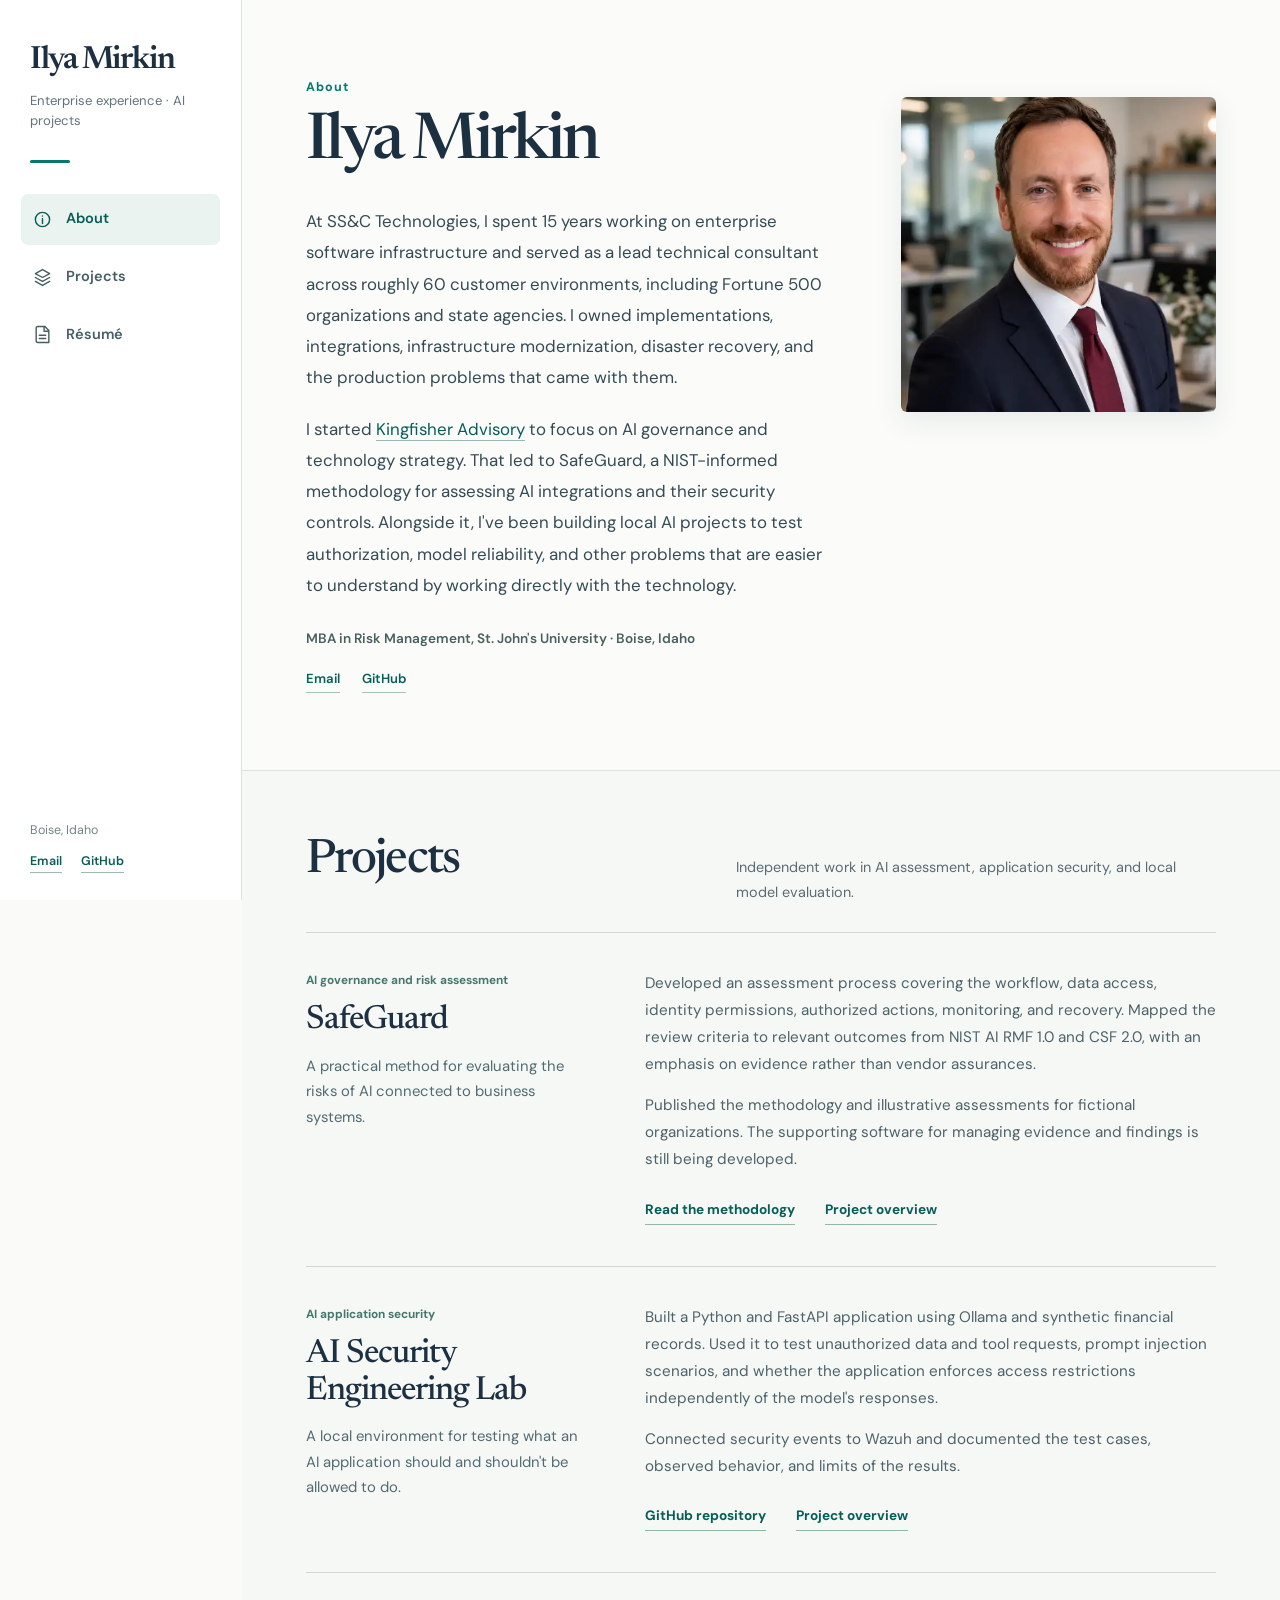
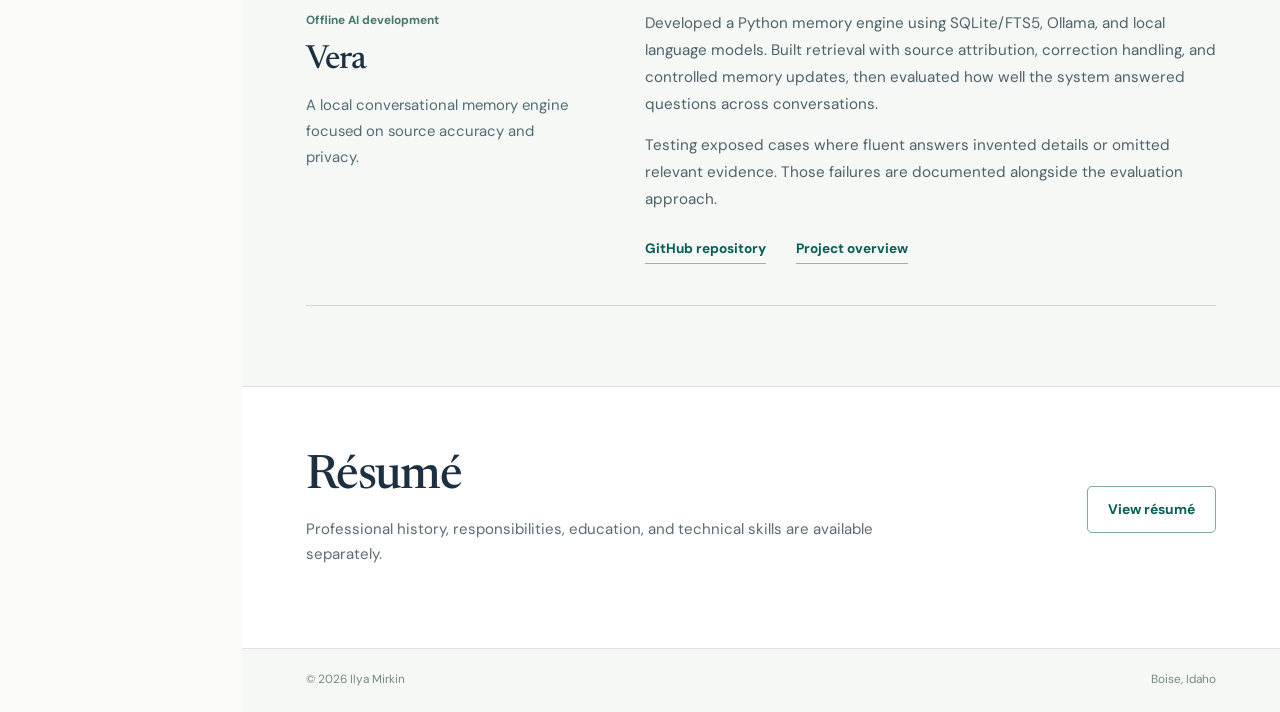
==== index.html @ 13cd0f30 "Tighten SS&C introduction in first person" ====
<!doctype html><html lang="en"><head><meta charset="utf-8"><meta name="viewport" content="width=device-width,initial-scale=1"><meta name="theme-color" content="#fafbf9"><title>Ilya Mirkin | Enterprise Technology and AI Governance</title><meta name="description" content="Ilya Mirkin, enterprise technology consultant and builder of independent AI governance, security, and local model projects."><link rel="canonical" href="https://ilyamir.com/"><link rel="icon" href="assets/favicon.svg" type="image/svg+xml"><link rel="stylesheet" href="assets/profile.css?v=portfolio-20261122d"><script src="assets/profile.js" defer></script></head><body class="profile-site profile-home-page"><a class="skip" href="#main">Skip to content</a><aside class="profile-sidebar" aria-label="Profile and navigation">
   <div class="profile-sidebar-top"><a class="profile-sidebar-name" href="#about">Ilya Mirkin</a><p class="profile-sidebar-subtitle">Enterprise experience · AI projects</p></div>
   <div class="profile-sidebar-rule" aria-hidden="true"></div>
   <nav id="profile-navigation" class="profile-nav" aria-label="Site navigation"><a href="#about"><svg viewBox="0 0 24 24" aria-hidden="true"><circle cx="12" cy="12" r="9"/><path d="M12 11v6M12 7.5h.01"/></svg><span>About</span></a><a href="#projects"><svg viewBox="0 0 24 24" aria-hidden="true"><path d="m12 2 9 5-9 5-9-5 9-5zM3 12l9 5 9-5M3 17l9 5 9-5"/></svg><span>Projects</span></a><a href="#resume"><svg viewBox="0 0 24 24" aria-hidden="true"><path d="M6 2h9l5 5v15H6a2 2 0 0 1-2-2V4a2 2 0 0 1 2-2zM14 2v6h6M8 13h8M8 17h8"/></svg><span>Résumé</span></a></nav>
   <div class="profile-sidebar-foot"><span>Boise, Idaho</span><div class="profile-sidebar-social"><a href="mailto:ilyamir.mail@gmail.com">Email</a><a href="https://github.com/blackbird-git" target="_blank" rel="noopener noreferrer">GitHub</a></div></div>
   <button class="profile-menu-toggle" type="button" aria-label="Toggle navigation" aria-expanded="false" aria-controls="profile-navigation"><svg viewBox="0 0 24 24" aria-hidden="true"><path d="M4 7h16M4 12h16M4 17h16"/></svg></button>
 </aside><main id="main" class="profile-home narrative-home">
  <section id="about" class="profile-intro showcase-about narrative-about" aria-labelledby="about-heading">
    <div class="profile-about-grid">
      <div class="profile-intro-content">
        <p class="profile-eyebrow">About</p>
        <h1 id="about-heading">Ilya Mirkin</h1>
        <p class="narrative-opening">At SS&amp;C Technologies, I spent 15 years working on enterprise software infrastructure and served as a lead technical consultant across roughly 60 customer environments, including Fortune 500 organizations and state agencies. I owned implementations, integrations, infrastructure modernization, disaster recovery, and the production problems that came with them.</p>
        <p class="narrative-opening">I started <a href="https://kingfisheridaho.com" target="_blank" rel="noopener noreferrer">Kingfisher Advisory</a> to focus on AI governance and technology strategy. That led to SafeGuard, a NIST-informed methodology for assessing AI integrations and their security controls. Alongside it, I've been building local AI projects to test authorization, model reliability, and other problems that are easier to understand by working directly with the technology.</p>
        <p class="narrative-qualification">MBA in Risk Management, St. John's University · Boise, Idaho</p>
        <div class="profile-intro-meta"><a href="mailto:ilyamir.mail@gmail.com">Email</a><a href="https://github.com/blackbird-git" target="_blank" rel="noopener noreferrer">GitHub</a></div>
      </div>
      <div class="profile-portrait-frame"><img class="profile-portrait-large" src="assets/ilya-profile-square.webp" width="560" height="560" alt="Ilya Mirkin in a navy suit and burgundy tie" decoding="async"><div class="profile-photo-accent" aria-hidden="true"></div></div>
    </div>
  </section>

  <section id="projects" class="profile-section narrative-projects" aria-labelledby="projects-heading">
    <div class="narrative-section-heading">
      <h2 id="projects-heading">Projects</h2>
      <p>Independent work in AI assessment, application security, and local model evaluation.</p>
    </div>
    <div class="narrative-project-list">
      <article class="narrative-project">
        <div class="narrative-project-heading">
          <span class="narrative-project-type">AI governance and risk assessment</span>
          <h3>SafeGuard</h3>
          <p>A practical method for evaluating the risks of AI connected to business systems.</p>
        </div>
        <div class="narrative-project-body">
          <p>Developed an assessment process covering the workflow, data access, identity permissions, authorized actions, monitoring, and recovery. Mapped the review criteria to relevant outcomes from NIST AI RMF 1.0 and CSF 2.0, with an emphasis on evidence rather than vendor assurances.</p>
          <p>Published the methodology and illustrative assessments for fictional organizations. The supporting software for managing evidence and findings is still being developed.</p>
          <div class="narrative-project-links">
            <a href="https://kingfisheridaho.com/safeguard/methodology" target="_blank" rel="noopener noreferrer">Read the methodology</a>
            <a href="work/safeguard.html">Project overview</a>
          </div>
        </div>
      </article>
      <article class="narrative-project">
        <div class="narrative-project-heading">
          <span class="narrative-project-type">AI application security</span>
          <h3>AI Security Engineering Lab</h3>
          <p>A local environment for testing what an AI application should and shouldn't be allowed to do.</p>
        </div>
        <div class="narrative-project-body">
          <p>Built a Python and FastAPI application using Ollama and synthetic financial records. Used it to test unauthorized data and tool requests, prompt injection scenarios, and whether the application enforces access restrictions independently of the model's responses.</p>
          <p>Connected security events to Wazuh and documented the test cases, observed behavior, and limits of the results.</p>
          <div class="narrative-project-links">
            <a href="https://github.com/blackbird-git/ai-security-engineering-lab" target="_blank" rel="noopener noreferrer">GitHub repository</a>
            <a href="work/ai-security.html">Project overview</a>
          </div>
        </div>
      </article>
      <article class="narrative-project">
        <div class="narrative-project-heading">
          <span class="narrative-project-type">Offline AI development</span>
          <h3>Vera</h3>
          <p>A local conversational memory engine focused on source accuracy and privacy.</p>
        </div>
        <div class="narrative-project-body">
          <p>Developed a Python memory engine using SQLite/FTS5, Ollama, and local language models. Built retrieval with source attribution, correction handling, and controlled memory updates, then evaluated how well the system answered questions across conversations.</p>
          <p>Testing exposed cases where fluent answers invented details or omitted relevant evidence. Those failures are documented alongside the evaluation approach.</p>
          <div class="narrative-project-links">
            <a href="https://github.com/blackbird-git/vera-memory-engine" target="_blank" rel="noopener noreferrer">GitHub repository</a>
            <a href="work/vera.html">Project overview</a>
          </div>
        </div>
      </article>
    </div>
  </section>

  <section id="resume" class="profile-section narrative-resume" aria-labelledby="resume-heading">
    <div class="narrative-resume-inner">
      <div><h2 id="resume-heading">Résumé</h2><p>Professional history, responsibilities, education, and technical skills are available separately.</p></div>
      <a class="narrative-resume-link" href="resume.html">View résumé</a>
    </div>
  </section>
  <footer class="profile-footer"><span>© <span data-year>2026</span> Ilya Mirkin</span><span>Boise, Idaho</span></footer>
</main></body></html>
---- assets/profile.css ----
@import url('https://fonts.googleapis.com/css2?family=DM+Sans:wght@400;500;600;700&family=Newsreader:opsz,wght@6..72,400;6..72,500;6..72,600&display=swap');
:root{--ink:#1d3041;--muted:#5b6b73;--teal:#07786e;--teal-dark:#065e56;--line:#dce4e1;--paper:#fafbf9;--pale:#f1f6f3;--sidebar-width:242px}
*{box-sizing:border-box}html{scroll-behavior:smooth;scroll-padding-top:32px}body{margin:0;background:var(--paper);color:var(--ink);font:400 16px/1.7 'DM Sans',Arial,sans-serif;-webkit-font-smoothing:antialiased}a{color:inherit;text-decoration:none}a:hover{color:var(--teal-dark)}a:focus-visible,button:focus-visible{outline:3px solid #d5a765;outline-offset:3px}p{margin:0;color:var(--muted)}h1,h2,h3{margin:0;line-height:1.15}h1,h2{font-family:Newsreader,Georgia,serif;font-weight:500;letter-spacing:-.035em}button{font:inherit}.skip{position:fixed;top:-65px;left:12px;z-index:160;padding:8px 13px;background:#fff;border:1px solid var(--teal);color:var(--ink)}.skip:focus{top:12px}
.profile-sidebar{position:fixed;left:0;top:0;bottom:0;width:var(--sidebar-width);display:flex;flex-direction:column;padding:43px 21px 27px;border-right:1px solid var(--line);background:#fff;z-index:100}.profile-sidebar-top{padding:0 9px}.profile-sidebar-name{display:block;font:600 2rem/1.1 Newsreader,Georgia,serif;letter-spacing:-.045em;color:var(--ink);margin-bottom:13px}.profile-sidebar-subtitle{font-size:.79rem;line-height:1.7;color:#61737a}.profile-sidebar-rule{width:40px;height:3px;background:var(--teal);border-radius:5px;margin:30px 9px 31px}.profile-nav{display:flex;flex-direction:column;gap:7px}.profile-nav a{display:flex;align-items:center;gap:14px;padding:13px 12px;border-radius:7px;font-weight:600;font-size:.91rem;color:#465e65}.profile-nav a:hover,.profile-nav a[aria-current='location']{background:#eaf3ef;color:var(--teal-dark)}.profile-nav svg{width:19px;height:19px;stroke:currentColor;stroke-width:1.8;fill:none;stroke-linecap:round;stroke-linejoin:round;flex-shrink:0}.profile-sidebar-foot{margin-top:auto;padding:0 9px;color:#748682;font-size:.78rem}.profile-sidebar-social{display:flex;gap:19px;margin-top:10px}.profile-sidebar-social a{color:var(--teal-dark);font-weight:600;border-bottom:1px solid #9dbab2}.profile-menu-toggle{display:none}
.profile-home,.profile-detail-main,.profile-resume-main{margin-left:var(--sidebar-width);min-width:0}.profile-home>section,.profile-footer{padding-left:clamp(32px,5vw,80px);padding-right:clamp(32px,5vw,80px)}.profile-intro{padding-top:clamp(56px,7vw,98px);padding-bottom:clamp(62px,7vw,102px);background:linear-gradient(130deg,#fafbf9 55%,#f1f6f3 100%)}.profile-about-grid{display:grid;grid-template-columns:minmax(0,1fr) minmax(240px,330px);align-items:center;gap:clamp(35px,4.5vw,72px);max-width:1190px;margin:auto}.profile-eyebrow{color:var(--teal);font-size:.78rem;font-weight:700;letter-spacing:.08em;margin:0 0 20px}.profile-intro h1{font-size:clamp(2.65rem,4.15vw,4.65rem);max-width:780px;line-height:1.09}.profile-intro h1 span{color:var(--teal-dark)}.profile-lead{font-size:clamp(1.04rem,1.5vw,1.18rem);line-height:1.65;color:#344b55;margin-top:23px;max-width:640px}.profile-description{font-size:.94rem;line-height:1.78;margin-top:15px;max-width:610px}.profile-intro-meta{display:flex;align-items:center;gap:12px 22px;flex-wrap:wrap;font-size:.82rem;font-weight:600;margin-top:29px;color:#526c70}.profile-intro-meta a{color:var(--teal-dark);border-bottom:1px solid #a3c7bb;padding-bottom:2px}.profile-portrait-frame{width:100%;max-width:330px;aspect-ratio:1;position:relative;justify-self:end}.profile-portrait-large{width:100%;height:100%;object-fit:cover;border-radius:13px;display:block;box-shadow:0 13px 34px rgba(24,54,60,.12)}.profile-photo-accent{position:absolute;inset:auto -10px -10px 12px;height:5px;border-radius:2px;background:#66aaa1;z-index:-1}
.profile-section{padding-top:58px;padding-bottom:69px;border-top:1px solid var(--line);scroll-margin-top:32px}.profile-section-heading{display:flex;align-items:baseline;gap:20px 45px;justify-content:space-between;margin-bottom:30px}.profile-section h2{font-size:clamp(2.3rem,3.25vw,3.25rem)}.profile-section-heading>p{max-width:480px;font-size:.87rem;line-height:1.65}.profile-experience-list{border-top:1px solid var(--line)}.profile-experience-item{display:grid;grid-template-columns:minmax(210px,.57fr) minmax(0,1.43fr);gap:25px;border-bottom:1px solid var(--line);padding:24px 0 26px}.profile-date{color:var(--teal);font-size:.78rem;font-weight:700;display:block;margin-bottom:8px}.profile-experience-title h3{font:500 1.7rem/1.16 Newsreader,Georgia,serif}.profile-experience-title p{font-size:.79rem;margin-top:7px;line-height:1.5}.profile-experience-detail>p{font-size:.91rem;line-height:1.76;max-width:720px}.profile-achievements{display:flex;gap:8px;flex-wrap:wrap;margin-top:19px}.profile-achievements span{font-size:.74rem;font-weight:600;padding:7px 12px;background:#edf3f0;color:#33665f;border:1px solid #d7e4df;border-radius:5px}
.profile-project-section{background:#f3f7f5}.profile-project-grid{display:grid;grid-template-columns:repeat(3,minmax(0,1fr));gap:17px}.profile-project{display:flex;flex-direction:column;min-width:0;min-height:265px;border-radius:11px;background:#fff;padding:25px 22px 23px;border:1px solid #d6e1da;transition:border .15s,box-shadow .15s,transform .15s}.profile-project:hover{border-color:#9cc5b8;box-shadow:0 13px 25px rgba(22,62,54,.06);transform:translateY(-2px)}.profile-project-symbol{display:flex;align-items:center;justify-content:center;width:42px;height:42px;border-radius:10px;background:#eaf3ef;color:var(--teal-dark);margin-bottom:18px}.profile-project-symbol svg{width:25px;height:25px;fill:none;stroke:currentColor;stroke-width:1.6;stroke-linecap:round;stroke-linejoin:round}.profile-project h3{font:500 clamp(1.55rem,2.15vw,1.95rem)/1.16 Newsreader,Georgia,serif;margin-bottom:11px}.profile-project p{font-size:.83rem;line-height:1.69;margin-bottom:22px}.profile-project-link{font-size:.82rem;font-weight:700;color:var(--teal-dark);border-bottom:1px solid #9bbab0;align-self:flex-start;margin-top:auto;padding-bottom:3px}
.profile-resume-cta{background:#fff}.profile-resume-layout{display:flex;align-items:center;justify-content:space-between;gap:30px}.profile-resume-layout>div:first-child{max-width:650px}.profile-resume-layout h2{margin-bottom:12px}.profile-resume-layout p{font-size:.9rem;margin-top:7px}.profile-education-line{font-size:.82rem!important;margin-top:14px!important}.profile-education-line strong{color:#334b52}.profile-resume-actions{display:flex;flex-direction:column;align-items:center;gap:9px;flex-shrink:0}.profile-primary-link{display:inline-flex;align-items:center;justify-content:center;background:var(--teal-dark);color:#fff;padding:12px 24px;border-radius:6px;font-size:.87rem;font-weight:700}.profile-primary-link:hover{background:#064e48;color:#fff}.profile-resume-actions small{color:#778883;font-size:.73rem}
.profile-footer{display:flex;justify-content:space-between;gap:18px;padding-top:20px;padding-bottom:23px;background:#f6f8f6;border-top:1px solid var(--line);color:#778983;font-size:.74rem}
/* Compact standalone project pages */
.profile-detail-main{padding:62px clamp(30px,6vw,95px) 0}.profile-detail-main>.detail-header,.profile-detail-main>.detail-facts,.profile-detail-main>section,.profile-detail-main>.detail-links{max-width:1060px;margin-left:auto;margin-right:auto}.detail-back{display:inline-block;color:var(--teal-dark);font-size:.81rem;font-weight:700;border-bottom:1px solid #9bbdb5;margin-bottom:39px}.detail-type{display:block;color:var(--teal);font-size:.77rem;font-weight:700;letter-spacing:.08em;margin-bottom:11px}.detail-header h1{font-size:clamp(3.2rem,5.5vw,5.6rem)}.detail-header>p{font-size:clamp(1.05rem,1.5vw,1.24rem);max-width:790px;color:#425965;line-height:1.66;margin-top:19px}.detail-facts{display:grid;grid-template-columns:repeat(3,minmax(0,1fr));gap:15px;margin-top:48px}.detail-fact{border:1px solid var(--line);background:#fff;border-radius:9px;padding:24px 21px}.detail-fact h2{font:600 1.5rem/1.15 Newsreader,Georgia,serif;margin-bottom:14px}.detail-fact p{font-size:.88rem;line-height:1.73}.detail-approach{margin-top:64px}.detail-approach h2,.detail-status h2{font-size:2.2rem;margin-bottom:23px}.detail-approach ol{list-style:none;padding:0;margin:0;border-top:1px solid var(--line)}.detail-approach li{padding:18px 0;border-bottom:1px solid var(--line);display:grid;grid-template-columns:210px minmax(0,1fr);gap:25px}.detail-approach strong{font-size:.93rem;color:#273d46}.detail-approach li span{font-size:.87rem;color:var(--muted);line-height:1.7}.detail-status{margin-top:55px;padding-top:0}.detail-status p{max-width:780px;font-size:.88rem;line-height:1.8}.detail-links{display:flex;gap:13px 24px;flex-wrap:wrap;padding:25px 0 75px;margin-top:30px;border-top:1px solid var(--line)}.detail-links a{color:var(--teal-dark);font-size:.85rem;font-weight:700;border-bottom:1px solid #9ebeb3;padding-bottom:3px}.profile-detail-main>.profile-footer{margin-left:calc(-1 * clamp(30px,6vw,95px));margin-right:calc(-1 * clamp(30px,6vw,95px))}
/* Printable résumé */
.profile-resume-main{max-width:unset;padding:62px clamp(28px,6vw,80px) 75px}.resume-page{max-width:970px;margin:0 auto;background:#fff;border:1px solid var(--line);border-radius:10px;padding:43px 48px 32px;box-shadow:0 12px 32px rgba(25,49,54,.04)}.resume-top{display:flex;align-items:start;justify-content:space-between;gap:22px 35px;padding-bottom:23px;border-bottom:2px solid var(--ink)}.resume-top h1{font-size:3.2rem}.resume-top p{color:#36525c;margin-top:6px;font-size:.9rem}.resume-contact{text-align:right;font-size:.78rem;line-height:1.8}.resume-contact a{color:var(--teal-dark)}.resume-actions{display:flex;gap:21px;align-items:center;flex-wrap:wrap;padding:19px 0}.resume-actions button{background:var(--teal-dark);color:#fff;border:0;border-radius:5px;padding:9px 16px;cursor:pointer;font-size:.83rem;font-weight:650}.resume-actions a{color:var(--teal-dark);font-size:.84rem;font-weight:650}.resume-section{border-top:1px solid var(--line);padding:23px 0 10px}.resume-section h2{font-size:1.65rem;margin-bottom:16px}.resume-section p,.resume-section li{font-size:.85rem;line-height:1.7;color:#4f636a}.resume-section p{margin-bottom:12px}.resume-section ul{padding:0 0 0 19px;margin:8px 0 0}.resume-section li{padding-left:3px;margin-bottom:4px}.resume-item{margin-bottom:20px}.resume-item>div:first-child{display:flex;justify-content:space-between;gap:14px;align-items:baseline}.resume-item h3{font-size:.99rem}.resume-item h3 span{font-weight:400;color:#60727b;font-size:.85rem}.resume-date{font-size:.77rem;white-space:nowrap;color:#65777a}.resume-note{font-size:.77rem;line-height:1.65;margin-top:16px}.resume-section a{color:var(--teal-dark);border-bottom:1px solid #aac5ba}
@media(max-width:1120px){.profile-about-grid{grid-template-columns:minmax(0,1fr) 280px}.profile-project{padding:22px 17px}.profile-experience-item{grid-template-columns:210px 1fr}}
@media(max-width:930px){.profile-about-grid{grid-template-columns:minmax(0,1fr) 240px;gap:26px}.profile-intro h1{font-size:2.8rem}.profile-project-grid{gap:10px}.profile-project{padding:19px 15px}.profile-project h3{font-size:1.5rem}.profile-experience-item{grid-template-columns:180px 1fr;gap:20px}}
@media(max-width:940px){html{scroll-padding-top:80px}.profile-sidebar{position:sticky;top:0;bottom:auto;left:0;width:100%;height:72px;padding:9px 19px;flex-direction:row;align-items:center;justify-content:space-between;border-right:0;border-bottom:1px solid var(--line);box-shadow:0 3px 15px rgba(20,48,50,.05)}.profile-sidebar-top{padding:0}.profile-sidebar-name{font:600 1.5rem/1.08 Newsreader,Georgia,serif;margin:0}.profile-sidebar-subtitle,.profile-sidebar-rule,.profile-sidebar-foot{display:none}.profile-menu-toggle{display:flex;align-items:center;justify-content:center;width:43px;height:43px;background:#fff;border:1px solid var(--line);border-radius:6px;color:var(--ink);cursor:pointer}.profile-menu-toggle svg{stroke:currentColor;stroke-width:1.8;stroke-linecap:round;width:23px;height:23px}.profile-nav{display:none;position:absolute;top:72px;left:0;right:0;background:#fff;padding:12px 19px 18px;border-bottom:1px solid var(--line);box-shadow:0 14px 20px rgba(20,50,52,.08)}.profile-nav.open{display:flex}.profile-home,.profile-detail-main,.profile-resume-main{margin-left:0}.profile-about-grid{grid-template-columns:minmax(0,1fr) minmax(220px,300px)}.profile-home>section,.profile-footer{padding-left:clamp(20px,5vw,45px);padding-right:clamp(20px,5vw,45px)}.profile-intro{padding-top:50px}.profile-intro h1{font-size:clamp(2.5rem,6vw,3.6rem)}.profile-section{scroll-margin-top:78px}.profile-detail-main{padding-top:45px}}
@media(max-width:650px){.profile-about-grid{display:flex;flex-direction:column;align-items:start;gap:34px}.profile-portrait-frame{width:min(100%,330px);align-self:start}.profile-intro{padding-top:30px;padding-bottom:51px}.profile-intro h1{font-size:clamp(2.5rem,10vw,3.5rem)}.profile-intro-meta{margin-top:22px}.profile-section{padding-top:41px;padding-bottom:50px}.profile-section-heading{display:block}.profile-section-heading>p{margin-top:10px}.profile-experience-item{display:block}.profile-experience-title{margin-bottom:14px}.profile-project-grid{grid-template-columns:1fr;gap:13px}.profile-project{min-height:0;padding:23px 21px}.profile-project h3{font-size:1.85rem}.profile-resume-layout{align-items:start;flex-direction:column}.profile-resume-actions{align-items:start}.detail-facts{grid-template-columns:1fr;margin-top:34px}.detail-fact{padding:21px}.detail-approach{margin-top:39px}.detail-approach li{display:block}.detail-approach strong{display:block;margin-bottom:7px}.detail-status{margin-top:34px}.profile-resume-main{padding:21px 16px 35px}.resume-page{padding:23px 20px}.resume-top{display:block}.resume-contact{text-align:left;margin-top:15px}.resume-item>div:first-child{display:block}.resume-date{display:block;margin-top:4px}.profile-footer{flex-wrap:wrap}}
@media(prefers-reduced-motion:reduce){html{scroll-behavior:auto}.profile-project{transition:none}}
@media print{body{background:#fff;font:11pt/1.4 Arial,sans-serif}.profile-sidebar,.skip,.profile-footer,.resume-actions{display:none!important}.profile-home,.profile-detail-main,.profile-resume-main{margin:0;padding:0}.resume-page{border:0;box-shadow:none;padding:0;max-width:none}.resume-top h1{font:26pt Georgia,serif}.resume-section{padding:10px 0 5px;break-inside:avoid}.resume-section h2{font:15pt Georgia,serif}.resume-section p,.resume-section li{font-size:9pt;line-height:1.4}.resume-item{break-inside:avoid}}


/* Phone-first refinements: clear hierarchy, compact profile, readable project cards. */
@media screen and (min-width:651px) and (max-width:850px){
  .profile-about-grid{grid-template-columns:minmax(0,1fr) minmax(190px,240px);gap:24px}
  .profile-intro h1{font-size:clamp(2.4rem,5.5vw,3.15rem)}
  .profile-portrait-frame{max-width:240px}
  .profile-project-grid{grid-template-columns:repeat(2,minmax(0,1fr));gap:14px}
  .profile-project:last-child{grid-column:1 / -1;min-height:0}
  .profile-experience-item{grid-template-columns:minmax(160px,.55fr) minmax(0,1.45fr)}
}
@media screen and (max-width:650px){
  .profile-sidebar{height:64px;min-height:64px;padding:8px 18px}
  .profile-sidebar-name{font-size:1.48rem}
  .profile-menu-toggle{width:42px;height:42px;min-width:42px}
  .profile-nav{top:64px;max-height:calc(100dvh - 64px);overflow-y:auto;padding:9px 18px 15px}
  .profile-nav a{min-height:48px;padding:11px 12px}
  html{scroll-padding-top:73px}
  .profile-section{scroll-margin-top:73px}
  .profile-home>section,.profile-footer{padding-left:clamp(20px,5.5vw,28px);padding-right:clamp(20px,5.5vw,28px)}
  .profile-intro{padding-top:28px;padding-bottom:38px}
  .profile-about-grid{gap:22px}
  .profile-intro h1{font-size:clamp(2.1rem,9vw,2.8rem);line-height:1.13}
  .profile-eyebrow{margin-bottom:14px;font-size:.77rem}
  .profile-lead{margin-top:18px;font-size:1rem;line-height:1.6}
  .profile-description{font-size:.91rem;line-height:1.65;margin-top:11px}
  .profile-intro-meta{gap:10px 18px;margin-top:19px;font-size:.84rem}
  .profile-portrait-frame{width:min(69vw,255px);max-width:255px;align-self:center}
  .profile-portrait-large{border-radius:11px}
  .profile-section{padding-top:33px;padding-bottom:43px}
  .profile-section-heading{margin-bottom:21px}
  .profile-section h2{font-size:2.25rem}
  .profile-experience-item{padding:19px 0 22px}
  .profile-experience-title h3{font-size:1.56rem}
  .profile-experience-detail>p{font-size:.9rem}
  .profile-achievements{gap:7px;margin-top:13px}
  .profile-achievements span{padding:6px 9px;font-size:.75rem;line-height:1.45}
  .profile-project-grid{gap:12px}
  .profile-project{padding:19px 20px 20px}
  .profile-project-symbol{width:37px;height:37px;margin-bottom:11px}
  .profile-project h3{font-size:1.72rem;margin-bottom:9px}
  .profile-project p{font-size:.9rem;line-height:1.65;margin-bottom:17px}
  .profile-resume-actions{align-items:flex-start}
  .profile-resume-layout{gap:22px}
  .profile-detail-main{padding:35px 22px 0}
  .detail-header h1{font-size:clamp(2.7rem,10vw,3.4rem)}
  .detail-back{margin-bottom:25px}
  .detail-facts{gap:12px}
  .detail-fact{padding:18px 19px}
  .detail-links{padding-bottom:42px}
  .profile-detail-main>.profile-footer{margin-left:-22px;margin-right:-22px}
}
@media screen and (max-width:350px){
  .profile-portrait-frame{width:min(68vw,220px)}
  .profile-intro h1{font-size:2.08rem}
  .profile-sidebar-name{font-size:1.37rem}
  .profile-home>section,.profile-footer{padding-left:18px;padding-right:18px}
}


/* Project-and-experience focused portfolio, not a consulting landing page. */
.profile-home-page .profile-sidebar-subtitle{font-size:.82rem;letter-spacing:0;line-height:1.48}
.profile-home-page .profile-sidebar-foot{font-size:.78rem}
.profile-home-page .profile-intro{background:#fbfcfa}
.showcase-about{padding-top:clamp(45px,5vw,75px);padding-bottom:clamp(46px,5vw,76px)}
.showcase-about .profile-about-grid{grid-template-columns:minmax(0,1fr) minmax(235px,325px);gap:clamp(35px,5.5vw,80px)}
.showcase-about .profile-intro h1{font:500 clamp(3.55rem,5.2vw,5.8rem)/1.02 Newsreader,Georgia,serif;letter-spacing:-.05em;color:var(--ink)}
.showcase-about .profile-eyebrow{margin-bottom:12px}
.showcase-headline{font:500 clamp(1.55rem,2.4vw,2.25rem)/1.34 Newsreader,Georgia,serif;color:#28424c;margin-top:21px;letter-spacing:-.012em}
.showcase-bio{font-size:.96rem;line-height:1.77;color:#50616b;max-width:660px;margin-top:20px}
.showcase-education{margin-top:19px;font-size:.86rem;color:#304c55;font-weight:600}
.showcase-about .profile-intro-meta{margin-top:18px}
.showcase-about .profile-portrait-frame{max-width:325px}
.showcase-about .profile-portrait-large{border-radius:8px;box-shadow:0 7px 24px rgba(25,49,54,.09)}
.showcase-about .profile-photo-accent{display:none}
.showcase-home .profile-section{border-color:#e0e6e2;padding-top:51px;padding-bottom:59px}
.showcase-section-top{display:flex;justify-content:space-between;align-items:baseline;gap:20px 35px;margin-bottom:27px}
.showcase-home .showcase-section-top h2,.showcase-home .showcase-resume-section h2{font-size:clamp(2.45rem,3.6vw,3.65rem);font-weight:500}
.showcase-section-top>p{font-size:.88rem;line-height:1.6;max-width:430px}
.showcase-experience-section{background:#fff}
.showcase-role-header{display:flex;align-items:baseline;justify-content:space-between;gap:14px 24px;flex-wrap:wrap;border-bottom:1px solid var(--line);padding-bottom:16px}
.showcase-role-header h3{font:500 clamp(1.75rem,2.5vw,2.45rem)/1.2 Newsreader,Georgia,serif}
.showcase-role-header p{font-size:.83rem;margin-top:4px}
.showcase-role-header>span{color:var(--teal-dark);font-size:.84rem;font-weight:700}
.showcase-role-intro{font-size:.93rem;line-height:1.7;margin:20px 0 23px;max-width:830px}
.showcase-achievement-grid{display:grid;grid-template-columns:repeat(2,minmax(0,1fr));gap:0 25px;border-top:1px solid var(--line)}
.showcase-achievement{padding:19px 4px 22px 0;border-bottom:1px solid var(--line)}
.showcase-achievement h4{font-size:.93rem;line-height:1.45;color:#1d3743;margin:0 0 8px;font-weight:700}
.showcase-achievement p{font-size:.88rem;line-height:1.68}
.showcase-independent{display:grid;grid-template-columns:minmax(185px,.43fr) minmax(0,1fr);gap:20px;border-top:1px solid var(--line);margin-top:27px;padding-top:24px}
.showcase-independent h3{font:500 1.5rem/1.2 Newsreader,Georgia,serif}
.showcase-independent span{font-size:.78rem;color:var(--teal-dark);font-weight:600}
.showcase-independent p{font-size:.87rem;line-height:1.67}
.showcase-project-section{background:#f4f7f5}
.showcase-project-grid{display:grid;grid-template-columns:repeat(3,minmax(0,1fr));gap:17px;align-items:stretch}
.showcase-project-card{background:white;border:1px solid #d9e3dd;border-radius:7px;padding:24px 22px 22px;display:flex;flex-direction:column;min-width:0}
.showcase-project-label{color:#50776e;font-size:.72rem;font-weight:700;letter-spacing:.015em;display:flex;align-items:center;gap:9px}
.showcase-project-mark{font:400 1.35rem/1 Newsreader,serif;color:var(--teal)}
.showcase-project-card h3{font:500 clamp(1.7rem,2.1vw,2.2rem)/1.14 Newsreader,Georgia,serif;letter-spacing:-.022em;margin:18px 0 12px}
.showcase-project-card>p{font-size:.88rem;line-height:1.72;margin:0 0 15px}
.showcase-project-details{display:flex;gap:6px;flex-wrap:wrap;margin-top:auto;padding-top:4px}
.showcase-project-details span{font-size:.71rem;font-weight:650;color:#4c6f68;border:1px solid #dbe7e0;background:#f4f8f5;border-radius:3px;padding:4px 7px}
.showcase-project-card .showcase-project-status{font-size:.81rem;line-height:1.6;color:#6c7b79;margin:15px 0 17px}
.showcase-project-link{font-weight:700;font-size:.84rem;color:var(--teal-dark);border-top:1px solid var(--line);padding-top:14px;margin-top:auto}
.showcase-project-link:hover{color:#064e48;text-decoration:underline;text-underline-offset:3px}
.showcase-resume-section{background:#fff}
.showcase-resume-inner{display:flex;align-items:center;justify-content:space-between;gap:24px 35px}
.showcase-resume-inner>div{max-width:690px}
.showcase-resume-inner p{font-size:.9rem;line-height:1.65;margin-top:9px}
.showcase-resume-degree{color:#49695f;font-size:.82rem!important;font-weight:600}
.showcase-resume-link{border:1px solid var(--teal-dark);color:var(--teal-dark);padding:12px 20px;border-radius:5px;font-size:.83rem;font-weight:700;white-space:nowrap}
.showcase-resume-link:hover{background:#eef6f1}
@media (max-width:1120px){.showcase-project-grid{gap:10px}.showcase-project-card{padding:20px 17px}}
@media (min-width:651px) and (max-width:930px){.showcase-project-grid{grid-template-columns:repeat(2,minmax(0,1fr))}.showcase-project-card:last-child{grid-column:1 / -1}.showcase-about .profile-about-grid{grid-template-columns:minmax(0,1fr) 235px}}
@media (max-width:650px){
  .showcase-about{padding-top:30px;padding-bottom:42px}
  .showcase-about .profile-about-grid{display:flex;flex-direction:column;gap:20px}
  .showcase-about .profile-intro h1{font-size:clamp(3.1rem,11vw,4rem)}
  .showcase-headline{font-size:clamp(1.5rem,6vw,1.95rem);margin-top:14px}
  .showcase-bio{font-size:.92rem;line-height:1.7;margin-top:16px}
  .showcase-education{font-size:.8rem;margin-top:14px}
  .showcase-about .profile-portrait-frame{width:min(65vw,250px);align-self:center}
  .showcase-home .profile-section{padding-top:35px;padding-bottom:45px}
  .showcase-section-top{display:block;margin-bottom:19px}
  .showcase-section-top>p{margin-top:8px;font-size:.83rem}
  .showcase-role-intro{margin:17px 0 18px;font-size:.9rem}
  .showcase-achievement-grid{grid-template-columns:1fr}
  .showcase-achievement{padding:16px 0 18px}
  .showcase-independent{display:block;margin-top:21px;padding-top:18px}
  .showcase-independent p{margin-top:9px}
  .showcase-project-grid{grid-template-columns:1fr;gap:13px}
  .showcase-project-card{padding:20px 20px 18px}
  .showcase-project-card h3{font-size:1.9rem;margin:12px 0 10px}
  .showcase-project-card>p{font-size:.9rem}
  .showcase-resume-inner{display:block}
  .showcase-resume-link{display:inline-flex;margin-top:21px;white-space:normal}
}


/* Personal narrative and project work. Resume detail lives on the resume page. */
.narrative-about{background:#fbfcfa;padding-top:clamp(52px,6vw,84px);padding-bottom:clamp(55px,6vw,83px)}
.narrative-about .profile-about-grid{grid-template-columns:minmax(0,1fr) minmax(245px,315px);gap:clamp(32px,4.8vw,70px);align-items:start}
.narrative-about .profile-intro-content{min-width:0}
.narrative-about .profile-eyebrow{margin-bottom:12px}
.narrative-about h1{font:500 clamp(3.45rem,5vw,5.3rem)/1.05 Newsreader,Georgia,serif;letter-spacing:-.05em;margin-bottom:29px}
.narrative-opening{font-size:clamp(.98rem,1.32vw,1.08rem);line-height:1.85;color:#344b55;max-width:760px;margin:0 0 20px}
.narrative-opening a{color:var(--teal-dark);border-bottom:1px solid #96b8ae}
.narrative-qualification{font-size:.85rem;color:#48605f;font-weight:600;margin:26px 0 0}
.narrative-about .profile-intro-meta{margin-top:18px}
.narrative-about .profile-portrait-frame{max-width:315px;margin-top:20px}
.narrative-about .profile-photo-accent{display:none}
.narrative-about .profile-portrait-large{border-radius:6px;box-shadow:0 9px 28px rgba(21,51,53,.09)}
.narrative-home .profile-section{padding-top:64px;padding-bottom:80px}
.narrative-projects{background:#f6f8f6}
.narrative-section-heading{display:flex;align-items:baseline;justify-content:space-between;gap:30px;margin-bottom:28px}
.narrative-section-heading h2,.narrative-resume h2{font:500 clamp(2.5rem,3.7vw,3.75rem)/1.1 Newsreader,Georgia,serif}
.narrative-section-heading p{font-size:.9rem;line-height:1.7;max-width:480px}
.narrative-project-list{border-top:1px solid #cdd9d3}
.narrative-project{display:grid;grid-template-columns:minmax(175px,.65fr) minmax(0,1.35fr);gap:clamp(25px,5vw,80px);padding:37px 0 41px;border-bottom:1px solid #cdd9d3}
.narrative-project-heading{min-width:0}
.narrative-project-type{font-size:.74rem;font-weight:700;color:#46776d;display:block;margin:0 0 12px}
.narrative-project h3{font:500 clamp(1.95rem,2.6vw,2.65rem)/1.12 Newsreader,Georgia,serif;letter-spacing:-.03em;margin-bottom:14px}
.narrative-project-heading p{font-size:.93rem;line-height:1.72;color:#526b72}
.narrative-project-body{min-width:0}
.narrative-project-body>p{max-width:780px;font-size:.95rem;line-height:1.78;margin:0 0 14px;color:#4d6269}
.narrative-project-links{display:flex;gap:12px 30px;flex-wrap:wrap;margin-top:24px}
.narrative-project-links a{font-weight:700;font-size:.85rem;color:var(--teal-dark);border-bottom:1px solid #91b6ac;padding-bottom:3px}
.narrative-project-links a:hover{border-color:var(--teal-dark)}
.narrative-resume{background:#fff}
.narrative-resume-inner{display:flex;align-items:center;justify-content:space-between;gap:20px 40px}
.narrative-resume-inner p{font-size:.94rem;line-height:1.7;max-width:580px;margin-top:13px}
.narrative-resume-link{display:inline-block;white-space:nowrap;border:1px solid #82aa9c;border-radius:5px;padding:11px 20px;font-weight:700;font-size:.87rem;color:var(--teal-dark)}
.narrative-resume-link:hover{background:#eef5f0}
@media(min-width:941px) and (max-width:1160px){.narrative-about .profile-about-grid{grid-template-columns:minmax(0,1fr) 250px;gap:30px}.narrative-about .profile-portrait-frame{max-width:250px}}
@media(min-width:651px) and (max-width:940px){.narrative-about .profile-about-grid{grid-template-columns:minmax(0,1fr) minmax(220px,290px);gap:25px}.narrative-about .profile-portrait-frame{max-width:290px}.narrative-project{grid-template-columns:minmax(160px,.65fr) minmax(0,1.35fr);gap:26px}}
@media(max-width:650px){
  .narrative-about{padding-top:30px;padding-bottom:43px}
  .narrative-about .profile-about-grid{display:flex;flex-direction:column;gap:20px}
  .narrative-about h1{font-size:clamp(3.05rem,10vw,3.85rem);margin-bottom:21px}
  .narrative-opening{font-size:.95rem;line-height:1.75;margin-bottom:17px}
  .narrative-qualification{margin-top:20px;font-size:.79rem}
  .narrative-about .profile-portrait-frame{width:min(72vw,265px);max-width:265px;align-self:center;margin-top:4px}
  .narrative-home .profile-section{padding-top:42px;padding-bottom:52px}
  .narrative-section-heading{display:block;margin-bottom:20px}
  .narrative-section-heading p{margin-top:9px;font-size:.86rem}
  .narrative-project{display:block;padding:26px 0 30px}
  .narrative-project h3{font-size:2.05rem;margin-bottom:9px}
  .narrative-project-heading p{font-size:.91rem;margin-bottom:15px}
  .narrative-project-body>p{font-size:.91rem;line-height:1.75}
  .narrative-project-links{margin-top:19px;gap:12px 22px}
  .narrative-resume-inner{display:block}
  .narrative-resume-link{margin-top:20px;white-space:normal}
}
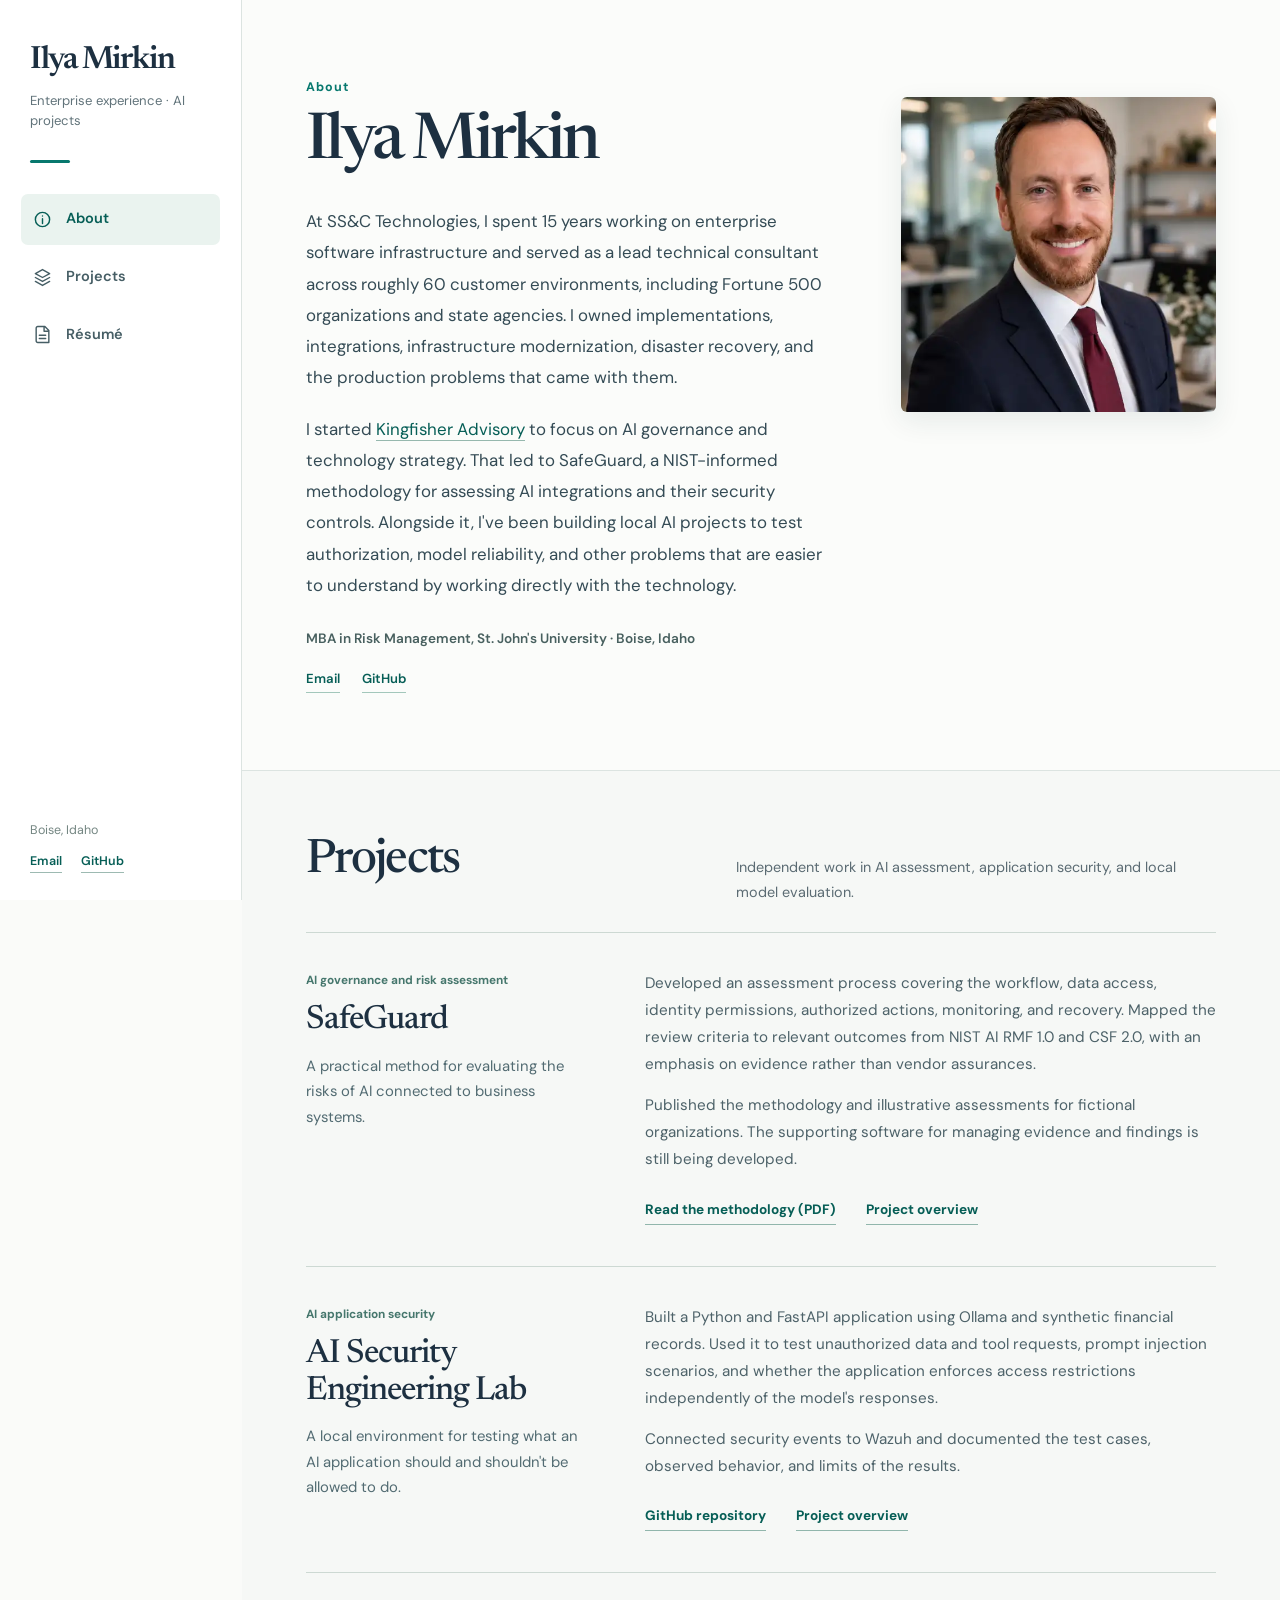
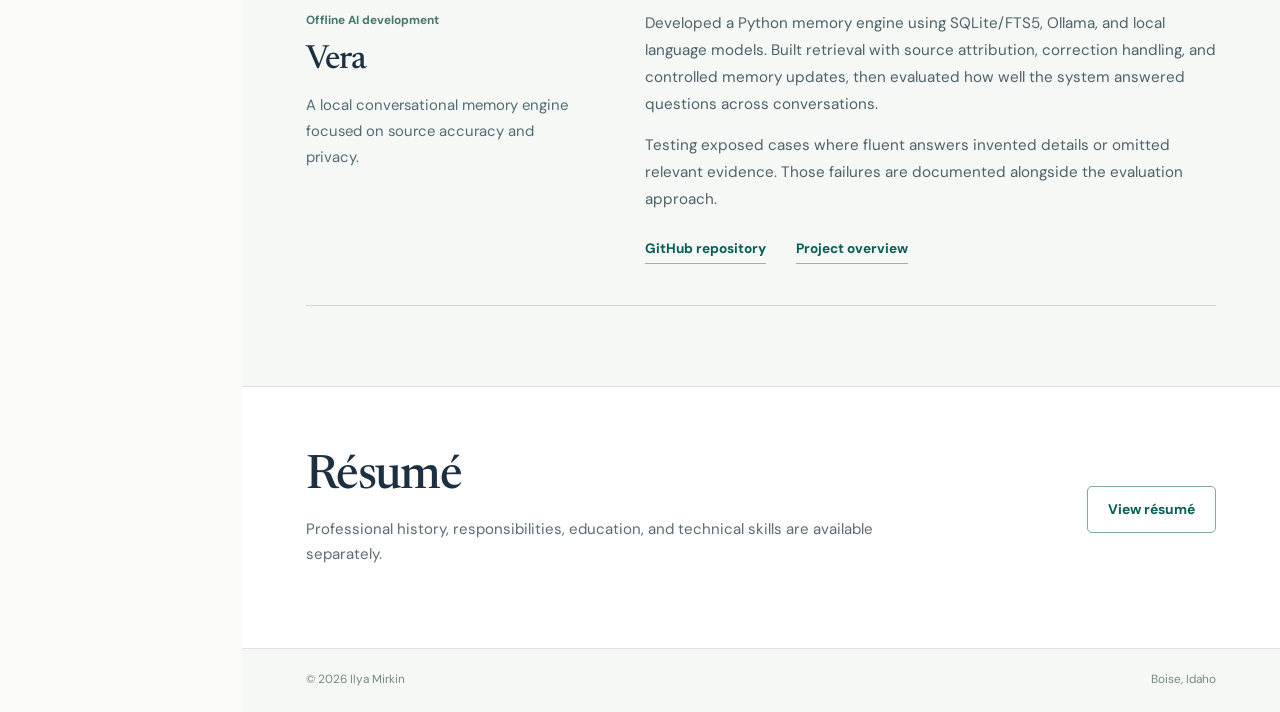
==== commit dfe19960: "Link SafeGuard PDF directly and rewrite project explainers in plain language" ====
--- a/index.html
+++ b/index.html
@@ -1,4 +1,4 @@
-<!doctype html><html lang="en"><head><meta charset="utf-8"><meta name="viewport" content="width=device-width,initial-scale=1"><meta name="theme-color" content="#fafbf9"><title>Ilya Mirkin | Enterprise Technology and AI Governance</title><meta name="description" content="Ilya Mirkin, enterprise technology consultant and builder of independent AI governance, security, and local model projects."><link rel="canonical" href="https://ilyamir.com/"><link rel="icon" href="assets/favicon.svg" type="image/svg+xml"><link rel="stylesheet" href="assets/profile.css?v=portfolio-20261122d"><script src="assets/profile.js" defer></script></head><body class="profile-site profile-home-page"><a class="skip" href="#main">Skip to content</a><aside class="profile-sidebar" aria-label="Profile and navigation">
+<!doctype html><html lang="en"><head><meta charset="utf-8"><meta name="viewport" content="width=device-width,initial-scale=1"><meta name="theme-color" content="#fafbf9"><title>Ilya Mirkin | Enterprise Technology and AI Governance</title><meta name="description" content="Ilya Mirkin, enterprise technology consultant and builder of independent AI governance, security, and local model projects."><link rel="canonical" href="https://ilyamir.com/"><link rel="icon" href="assets/favicon.svg" type="image/svg+xml"><link rel="stylesheet" href="assets/profile.css?v=explainers-20261122"><script src="assets/profile.js" defer></script></head><body class="profile-site profile-home-page"><a class="skip" href="#main">Skip to content</a><aside class="profile-sidebar" aria-label="Profile and navigation">
    <div class="profile-sidebar-top"><a class="profile-sidebar-name" href="#about">Ilya Mirkin</a><p class="profile-sidebar-subtitle">Enterprise experience · AI projects</p></div>
    <div class="profile-sidebar-rule" aria-hidden="true"></div>
    <nav id="profile-navigation" class="profile-nav" aria-label="Site navigation"><a href="#about"><svg viewBox="0 0 24 24" aria-hidden="true"><circle cx="12" cy="12" r="9"/><path d="M12 11v6M12 7.5h.01"/></svg><span>About</span></a><a href="#projects"><svg viewBox="0 0 24 24" aria-hidden="true"><path d="m12 2 9 5-9 5-9-5 9-5zM3 12l9 5 9-5M3 17l9 5 9-5"/></svg><span>Projects</span></a><a href="#resume"><svg viewBox="0 0 24 24" aria-hidden="true"><path d="M6 2h9l5 5v15H6a2 2 0 0 1-2-2V4a2 2 0 0 1 2-2zM14 2v6h6M8 13h8M8 17h8"/></svg><span>Résumé</span></a></nav>
@@ -35,7 +35,7 @@
           <p>Developed an assessment process covering the workflow, data access, identity permissions, authorized actions, monitoring, and recovery. Mapped the review criteria to relevant outcomes from NIST AI RMF 1.0 and CSF 2.0, with an emphasis on evidence rather than vendor assurances.</p>
           <p>Published the methodology and illustrative assessments for fictional organizations. The supporting software for managing evidence and findings is still being developed.</p>
           <div class="narrative-project-links">
-            <a href="https://kingfisheridaho.com/safeguard/methodology" target="_blank" rel="noopener noreferrer">Read the methodology</a>
+            <a href="https://kingfisheridaho.com/resources/safeguard-methodology-v1.1.pdf" target="_blank" rel="noopener noreferrer">Read the methodology (PDF)</a>
             <a href="work/safeguard.html">Project overview</a>
           </div>
         </div>
--- a/assets/profile.css
+++ b/assets/profile.css
@@ -210,3 +210,32 @@
   .narrative-resume-inner{display:block}
   .narrative-resume-link{margin-top:20px;white-space:normal}
 }
+
+
+/* Simple explanatory project pages: prose instead of summary cards. */
+.profile-detail-main.explainer-page{padding-top:clamp(36px,5vw,72px)}
+.explainer-page .explainer-header,.explainer-page .explainer-article{max-width:805px;margin-left:auto;margin-right:auto}
+.explainer-page .detail-back{margin-bottom:29px}
+.explainer-page .detail-type{font-size:.76rem;letter-spacing:.025em;text-transform:none}
+.explainer-page .explainer-header h1{font:500 clamp(3rem,5vw,4.8rem)/1.09 Newsreader,Georgia,serif;letter-spacing:-.044em;margin:7px 0 19px}
+.explainer-lead{font-size:clamp(1.13rem,1.8vw,1.37rem);line-height:1.65;color:#314a54;max-width:750px}
+.explainer-page .explainer-header{border-bottom:1px solid var(--line);padding-bottom:40px}
+.explainer-article{padding-top:15px;padding-bottom:30px}
+.explainer-section{padding-top:31px;margin-bottom:2px}
+.explainer-section h2{font:500 clamp(1.7rem,2.7vw,2.2rem)/1.24 Newsreader,Georgia,serif;letter-spacing:-.025em;margin-bottom:14px}
+.explainer-section p{font-size:.97rem;line-height:1.83;margin:0 0 16px;max-width:755px}
+.explainer-links{display:flex;flex-wrap:wrap;gap:14px 30px;padding:27px 0 32px;margin-top:23px;border-top:1px solid var(--line)}
+.explainer-links a{font-size:.87rem;font-weight:700;color:var(--teal-dark);padding-bottom:2px;border-bottom:1px solid #96b9ae}
+.explainer-links a:hover{border-bottom-color:var(--teal-dark)}
+@media(max-width:650px){
+ .profile-detail-main.explainer-page{padding-top:29px}
+ .explainer-page .detail-back{margin-bottom:23px}
+ .explainer-page .explainer-header h1{font-size:clamp(2.6rem,9vw,3.35rem)}
+ .explainer-lead{font-size:1.07rem;line-height:1.66}
+ .explainer-page .explainer-header{padding-bottom:27px}
+ .explainer-article{padding-top:3px}
+ .explainer-section{padding-top:25px}
+ .explainer-section h2{font-size:1.85rem}
+ .explainer-section p{font-size:.94rem;line-height:1.77}
+ .explainer-links{margin-top:14px;padding:24px 0 28px}
+}
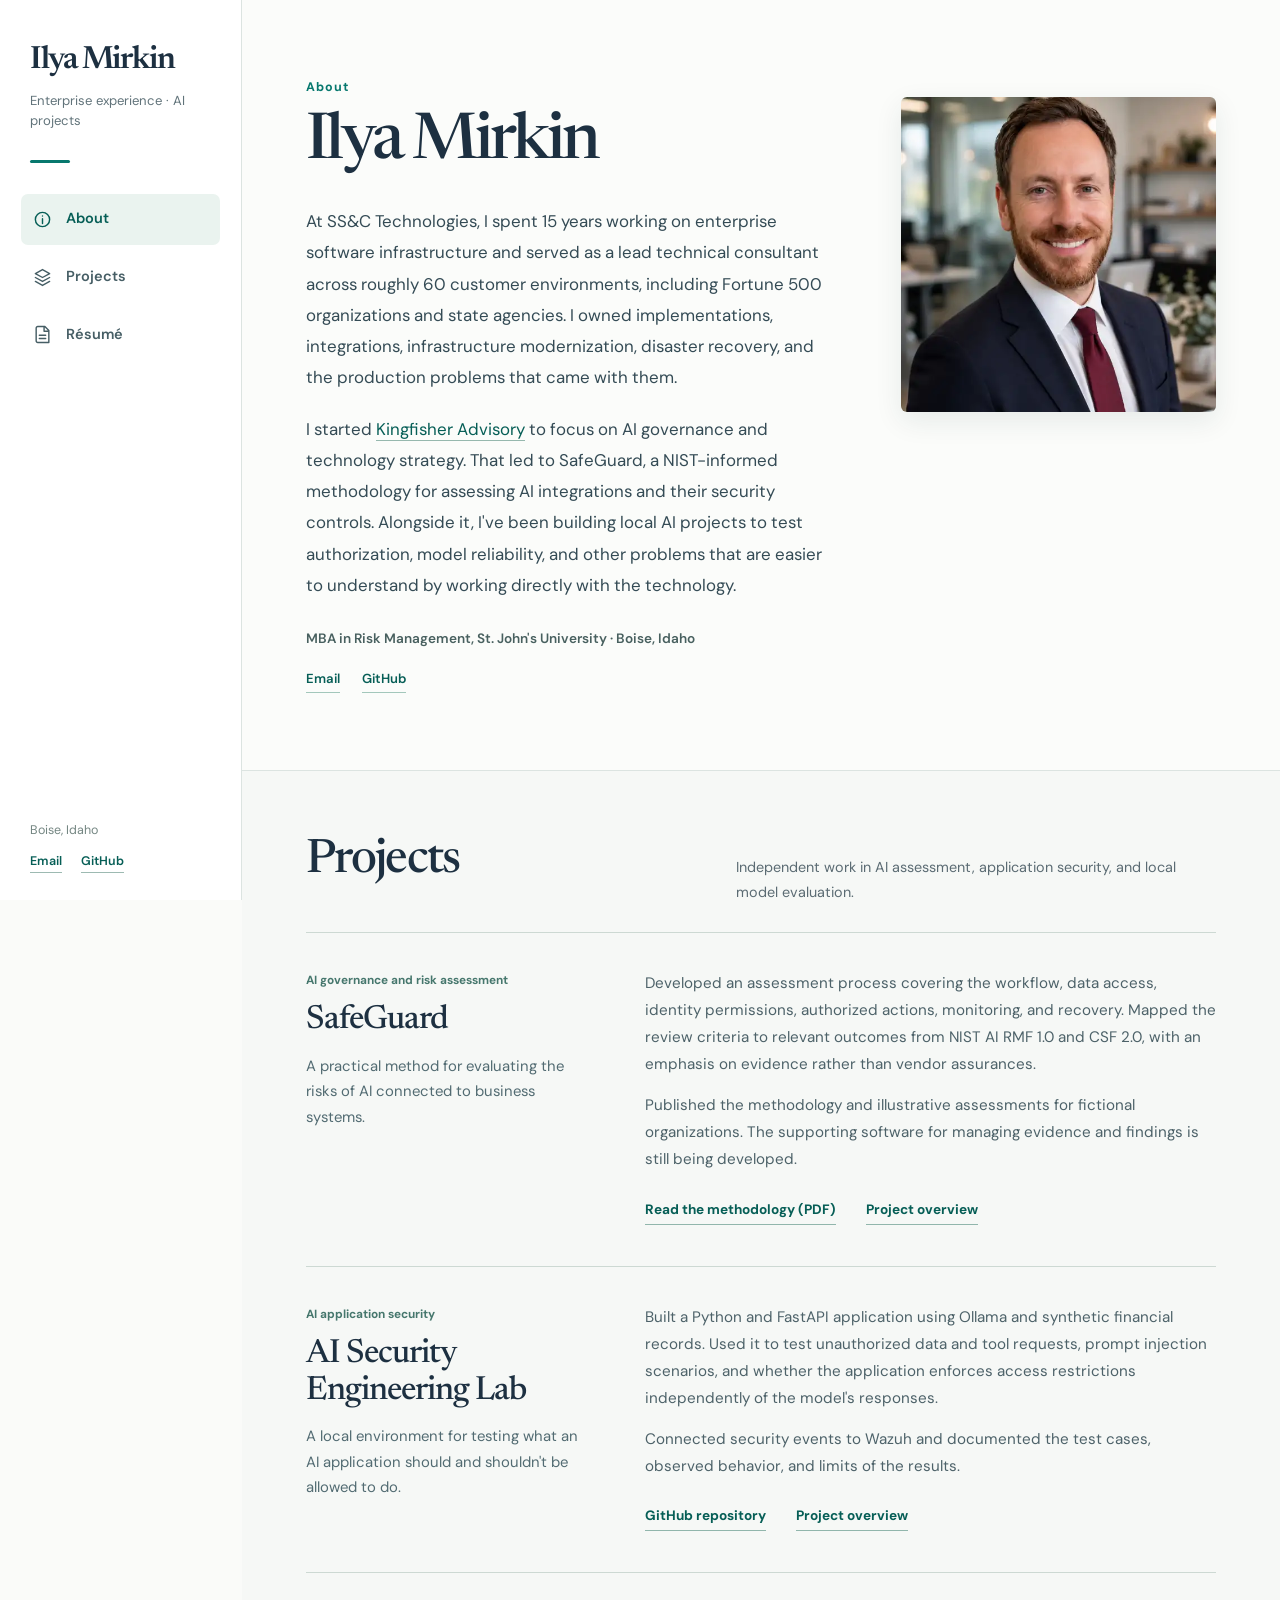
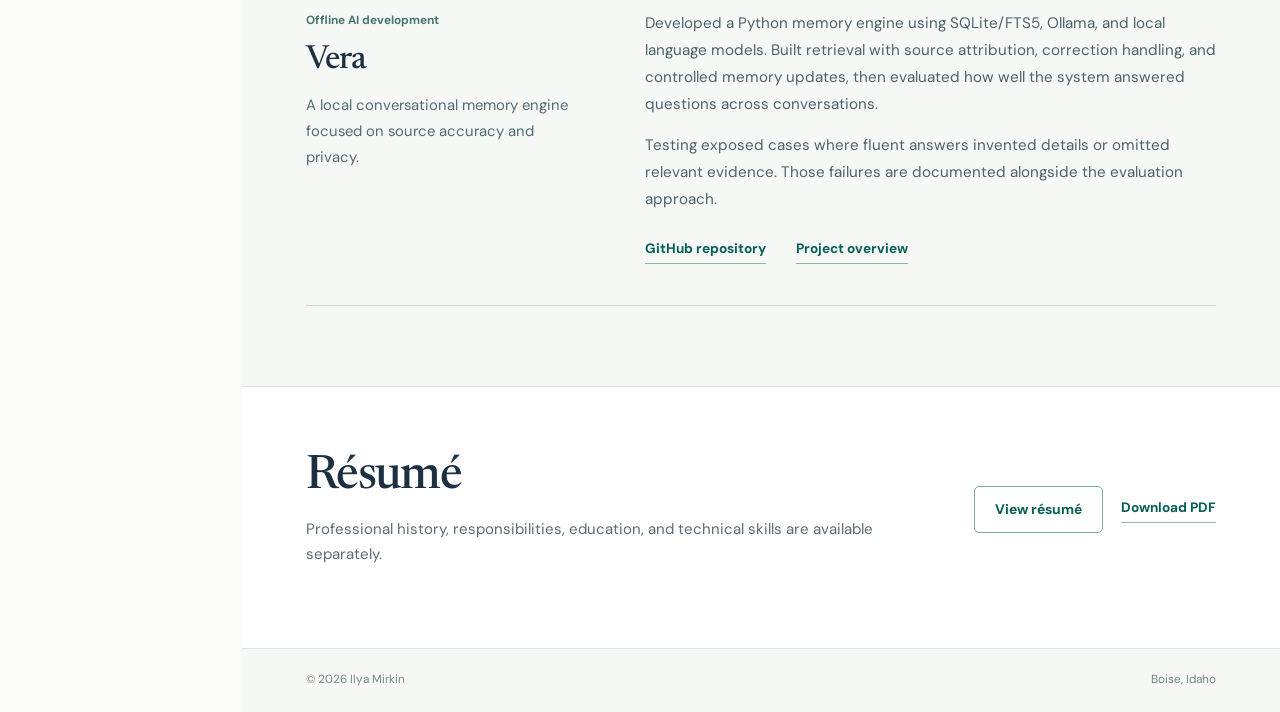
==== commit 89d2d4e2: "Publish fuller two-page professional resume with PDF and Word downloads" ====
--- a/index.html
+++ b/index.html
@@ -1,4 +1,4 @@
-<!doctype html><html lang="en"><head><meta charset="utf-8"><meta name="viewport" content="width=device-width,initial-scale=1"><meta name="theme-color" content="#fafbf9"><title>Ilya Mirkin | Enterprise Technology and AI Governance</title><meta name="description" content="Ilya Mirkin, enterprise technology consultant and builder of independent AI governance, security, and local model projects."><link rel="canonical" href="https://ilyamir.com/"><link rel="icon" href="assets/favicon.svg" type="image/svg+xml"><link rel="stylesheet" href="assets/profile.css?v=explainers-20261122"><script src="assets/profile.js" defer></script></head><body class="profile-site profile-home-page"><a class="skip" href="#main">Skip to content</a><aside class="profile-sidebar" aria-label="Profile and navigation">
+<!doctype html><html lang="en"><head><meta charset="utf-8"><meta name="viewport" content="width=device-width,initial-scale=1"><meta name="theme-color" content="#fafbf9"><title>Ilya Mirkin | Enterprise Technology and AI Governance</title><meta name="description" content="Ilya Mirkin, enterprise technology consultant and builder of independent AI governance, security, and local model projects."><link rel="canonical" href="https://ilyamir.com/"><link rel="icon" href="assets/favicon.svg" type="image/svg+xml"><link rel="stylesheet" href="assets/profile.css?v=resume-20261122v2"><script src="assets/profile.js" defer></script></head><body class="profile-site profile-home-page"><a class="skip" href="#main">Skip to content</a><aside class="profile-sidebar" aria-label="Profile and navigation">
    <div class="profile-sidebar-top"><a class="profile-sidebar-name" href="#about">Ilya Mirkin</a><p class="profile-sidebar-subtitle">Enterprise experience · AI projects</p></div>
    <div class="profile-sidebar-rule" aria-hidden="true"></div>
    <nav id="profile-navigation" class="profile-nav" aria-label="Site navigation"><a href="#about"><svg viewBox="0 0 24 24" aria-hidden="true"><circle cx="12" cy="12" r="9"/><path d="M12 11v6M12 7.5h.01"/></svg><span>About</span></a><a href="#projects"><svg viewBox="0 0 24 24" aria-hidden="true"><path d="m12 2 9 5-9 5-9-5 9-5zM3 12l9 5 9-5M3 17l9 5 9-5"/></svg><span>Projects</span></a><a href="#resume"><svg viewBox="0 0 24 24" aria-hidden="true"><path d="M6 2h9l5 5v15H6a2 2 0 0 1-2-2V4a2 2 0 0 1 2-2zM14 2v6h6M8 13h8M8 17h8"/></svg><span>Résumé</span></a></nav>
@@ -76,7 +76,7 @@
   <section id="resume" class="profile-section narrative-resume" aria-labelledby="resume-heading">
     <div class="narrative-resume-inner">
       <div><h2 id="resume-heading">Résumé</h2><p>Professional history, responsibilities, education, and technical skills are available separately.</p></div>
-      <a class="narrative-resume-link" href="resume.html">View résumé</a>
+      <div class="narrative-resume-links"><a class="narrative-resume-link" href="resume.html">View résumé</a><a class="narrative-resume-download" href="assets/Ilya_Mirkin_Professional_Resume.pdf" download="Ilya_Mirkin_Professional_Resume.pdf">Download PDF</a></div>
     </div>
   </section>
   <footer class="profile-footer"><span>© <span data-year>2026</span> Ilya Mirkin</span><span>Boise, Idaho</span></footer>
--- a/assets/profile.css
+++ b/assets/profile.css
@@ -239,3 +239,65 @@
  .explainer-section p{font-size:.94rem;line-height:1.77}
  .explainer-links{margin-top:14px;padding:24px 0 28px}
 }
+
+
+/* Full professional resume. Preserve a conventional single-column reading flow. */
+.refreshed-resume-main{padding-top:34px}
+.resume-toolbar{max-width:940px;margin:0 auto 16px;display:flex;align-items:center;justify-content:space-between;flex-wrap:wrap;gap:12px 24px}
+.resume-back{font-size:.83rem;font-weight:700;color:var(--teal-dark);border-bottom:1px solid #9bbcb2;padding-bottom:3px}
+.resume-toolbar-actions{display:flex;gap:12px 18px;align-items:center;flex-wrap:wrap}
+.resume-pdf-link{display:inline-flex;justify-content:center;align-items:center;padding:11px 17px;border-radius:5px;background:var(--teal-dark);color:#fff;font-size:.85rem;font-weight:700}
+.resume-pdf-link:hover{color:#fff;background:#06463f}
+.resume-docx-link{font-size:.85rem;font-weight:700;color:var(--teal-dark);border-bottom:1px solid #9bbcb2;padding-bottom:3px}
+.web-resume{max-width:940px;padding:49px clamp(27px,5vw,65px) 51px;border-radius:5px;box-shadow:0 7px 25px rgba(22,50,54,.035);color:#203745;font-family:Calibri,Carlito,Arial,sans-serif}
+.web-resume .resume-top{display:block;padding-bottom:19px;border-bottom:0}
+.web-resume .resume-top h1{font:bold clamp(2.2rem,3.8vw,3.2rem)/1.09 Calibri,Carlito,Arial,sans-serif;letter-spacing:-.027em}
+.web-resume .resume-tagline{font-size:1rem;line-height:1.35;color:var(--teal-dark);font-weight:700;margin:6px 0 9px}
+.web-resume .resume-contact-line{font-size:.84rem;line-height:1.6;color:#53636d;margin:0 0 1px}
+.web-resume a{color:var(--teal-dark)}
+.web-resume .resume-section{padding:0;margin:0 0 19px;border-top:0}
+.web-resume .resume-section h2{font:700 .97rem/1.35 Calibri,Carlito,Arial,sans-serif;text-transform:uppercase;letter-spacing:.025em;color:var(--teal-dark);padding-bottom:5px;border-bottom:1px solid #b4ceca;margin:0 0 10px}
+.web-resume .resume-section p,.web-resume .resume-section li{font:400 .93rem/1.56 Calibri,Carlito,Arial,sans-serif;color:#314650}
+.web-resume .resume-section p{margin:0 0 9px}
+.web-resume .resume-competencies p{margin:0 0 6px}
+.web-resume .resume-competencies strong,.web-resume .resume-section strong{color:#1d3541}
+.web-resume .resume-item{margin-bottom:17px}
+.web-resume .resume-role-heading{display:flex;justify-content:space-between;align-items:baseline;gap:7px 17px;flex-wrap:wrap;margin-bottom:5px}
+.web-resume .resume-role-heading h3{font:700 .98rem/1.4 Calibri,Carlito,Arial,sans-serif;color:#1f3946}
+.web-resume .resume-role-heading h3 span{font-size:.94rem;font-weight:400;color:#405d65}
+.web-resume .resume-date{font-size:.83rem;font-weight:650;white-space:nowrap;color:#395b62}
+.web-resume .resume-section ul{padding-left:21px;margin:6px 0 0}
+.web-resume .resume-section li{padding-left:1px;margin-bottom:6px;line-height:1.55}
+.web-resume .resume-project-entry{margin:0 0 15px}
+.web-resume .resume-project-entry h3{font:700 .97rem/1.36 Calibri,Carlito,Arial,sans-serif;margin:0 0 5px}
+.web-resume .resume-project-entry p{margin-bottom:7px}
+.web-resume .resume-project-entry a{border-bottom:1px solid #bfd6cf}
+.narrative-resume-links{display:flex;gap:10px 18px;align-items:center;flex-wrap:wrap}
+.narrative-resume-download{display:inline-flex;align-items:center;font-size:.85rem;font-weight:700;color:var(--teal-dark);border-bottom:1px solid #97b9ad;padding-bottom:3px}
+.narrative-resume-download:hover{border-bottom-color:var(--teal-dark)}
+@media(max-width:940px){.refreshed-resume-main{padding-top:27px}.resume-toolbar{width:100%}}
+@media(max-width:650px){
+ .refreshed-resume-main{padding:18px 12px 37px}
+ .resume-toolbar{margin-bottom:13px;padding:0 6px}
+ .resume-toolbar-actions{gap:10px}
+ .resume-pdf-link{padding:10px 14px}
+ .web-resume{padding:26px 20px 29px;border-radius:5px}
+ .web-resume .resume-top h1{font-size:2.35rem}
+ .web-resume .resume-tagline{font-size:.96rem}
+ .web-resume .resume-contact-line{font-size:.83rem;overflow-wrap:anywhere}
+ .web-resume .resume-section{margin-bottom:18px}
+ .web-resume .resume-section h2{font-size:.91rem}
+ .web-resume .resume-section p,.web-resume .resume-section li{font-size:.9rem;line-height:1.55}
+ .web-resume .resume-role-heading{display:block}
+ .web-resume .resume-role-heading h3{font-size:.95rem}
+ .web-resume .resume-date{display:block;font-size:.82rem;margin-top:3px}
+}
+@media print{
+ .resume-toolbar{display:none!important}
+ .refreshed-resume-main{padding:0!important;margin:0!important}
+ .web-resume{width:100%;max-width:none;border:0;box-shadow:none;padding:0!important;font-family:Calibri,Carlito,Arial,sans-serif}
+ .web-resume .resume-section{break-inside:auto}
+ .web-resume .resume-role-heading{break-after:avoid}
+ .web-resume .resume-project-entry{break-inside:avoid}
+}
+
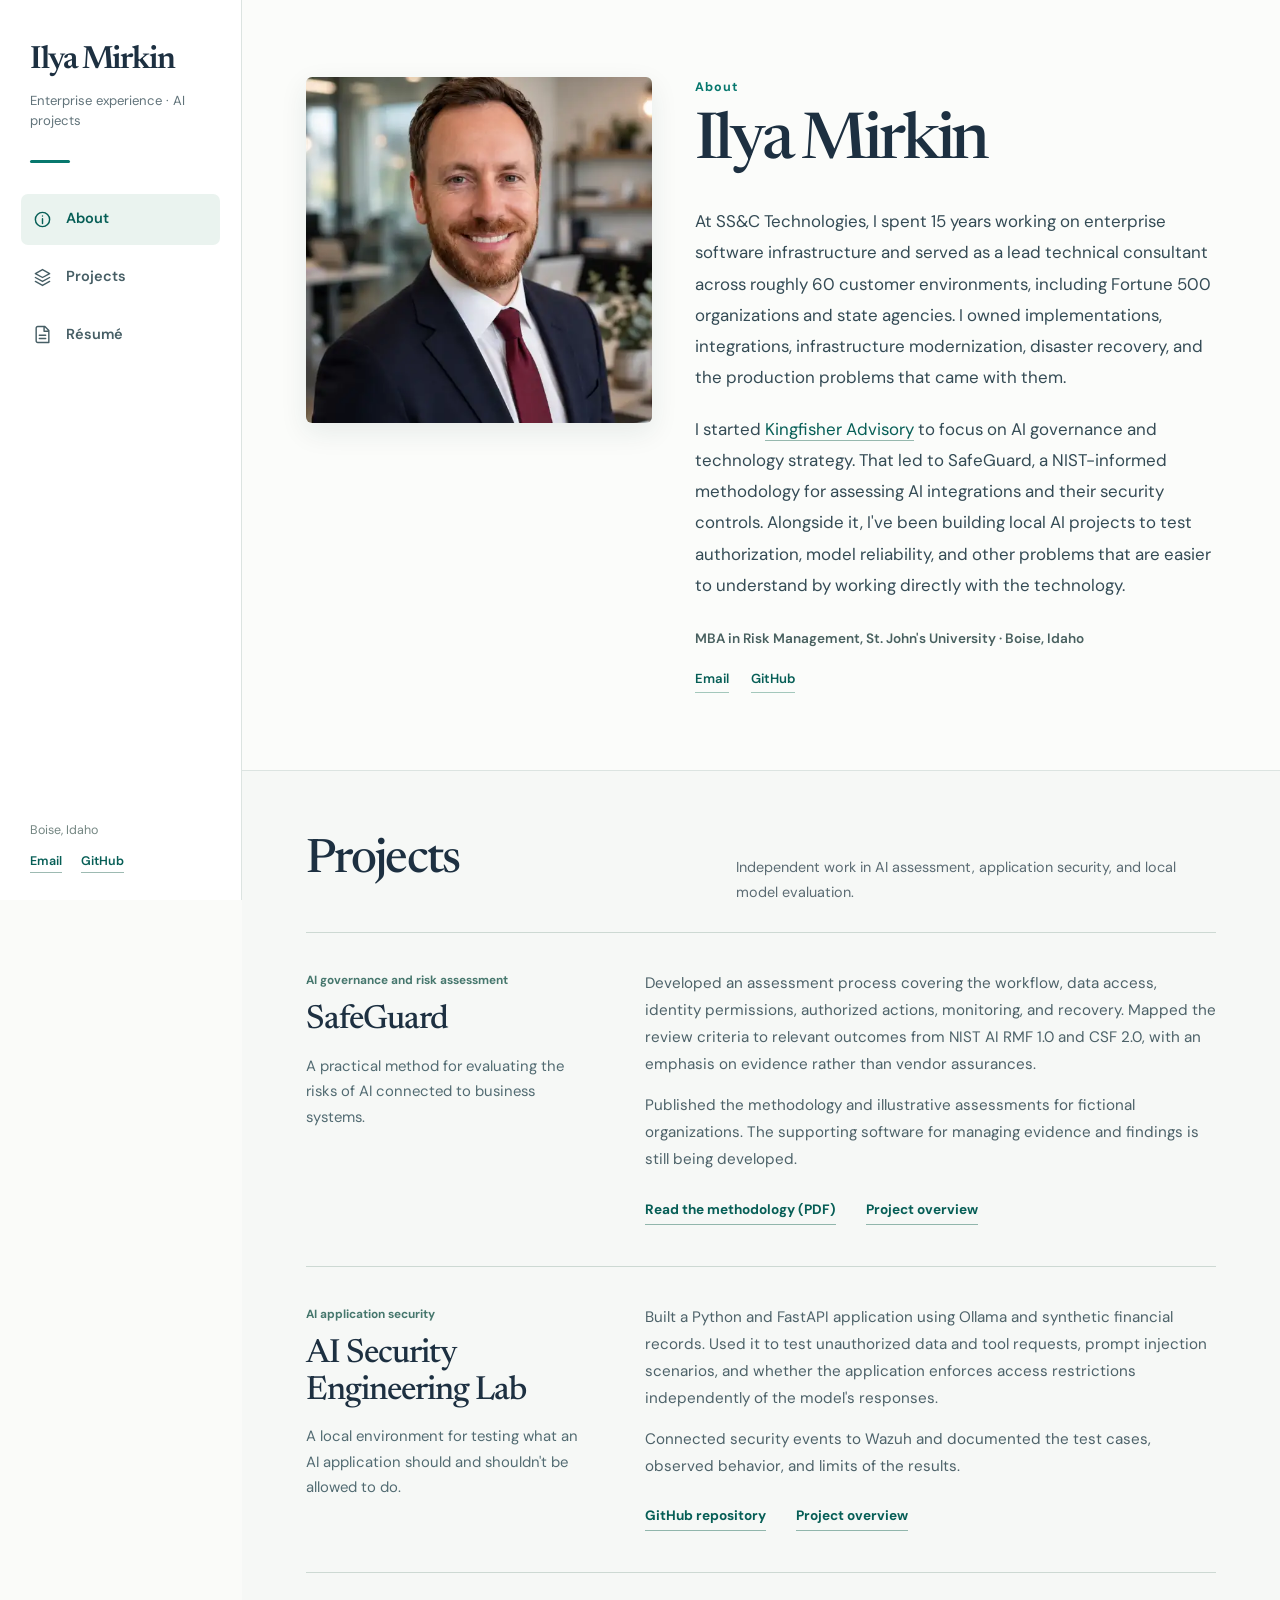
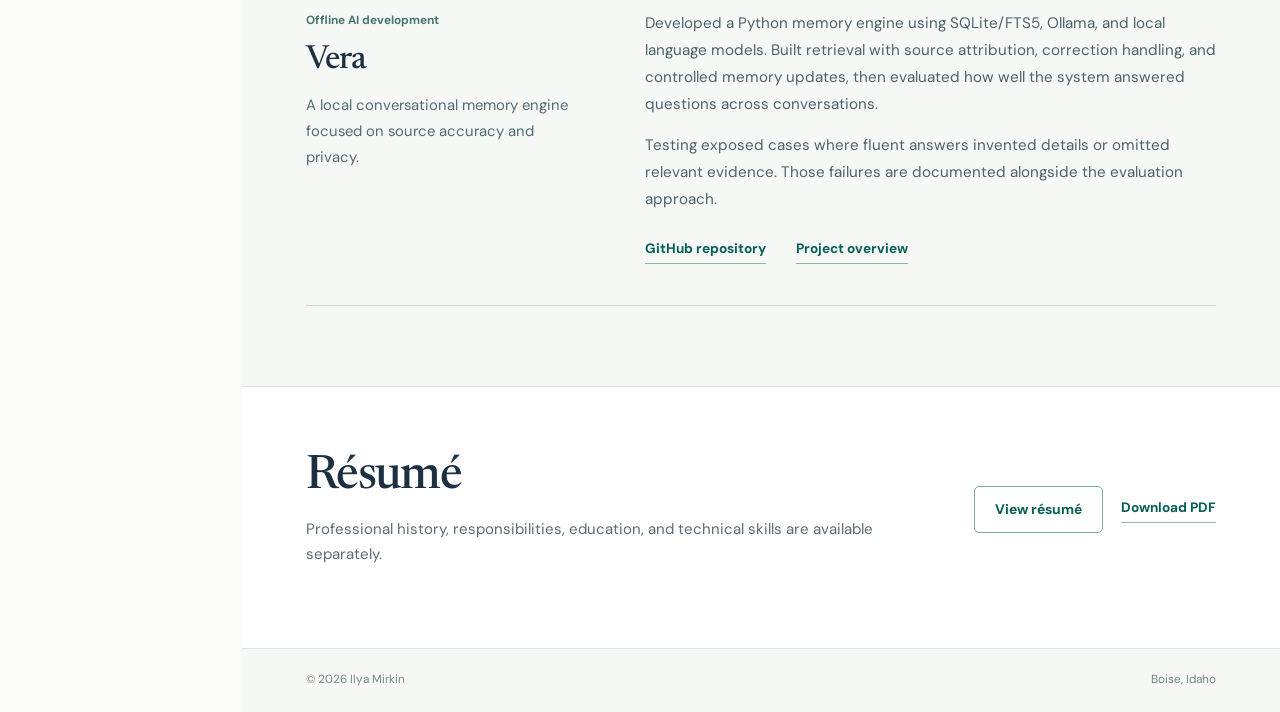
==== commit f024c93c: "Move large square portrait to left of About introduction" ====
--- a/index.html
+++ b/index.html
@@ -1,4 +1,4 @@
-<!doctype html><html lang="en"><head><meta charset="utf-8"><meta name="viewport" content="width=device-width,initial-scale=1"><meta name="theme-color" content="#fafbf9"><title>Ilya Mirkin | Enterprise Technology and AI Governance</title><meta name="description" content="Ilya Mirkin, enterprise technology consultant and builder of independent AI governance, security, and local model projects."><link rel="canonical" href="https://ilyamir.com/"><link rel="icon" href="assets/favicon.svg" type="image/svg+xml"><link rel="stylesheet" href="assets/profile.css?v=resume-20261122v2"><script src="assets/profile.js" defer></script></head><body class="profile-site profile-home-page"><a class="skip" href="#main">Skip to content</a><aside class="profile-sidebar" aria-label="Profile and navigation">
+<!doctype html><html lang="en"><head><meta charset="utf-8"><meta name="viewport" content="width=device-width,initial-scale=1"><meta name="theme-color" content="#fafbf9"><title>Ilya Mirkin | Enterprise Technology and AI Governance</title><meta name="description" content="Ilya Mirkin, enterprise technology consultant and builder of independent AI governance, security, and local model projects."><link rel="canonical" href="https://ilyamir.com/"><link rel="icon" href="assets/favicon.svg" type="image/svg+xml"><link rel="stylesheet" href="assets/profile.css?v=portrait-left-20261123"><script src="assets/profile.js" defer></script></head><body class="profile-site profile-home-page"><a class="skip" href="#main">Skip to content</a><aside class="profile-sidebar" aria-label="Profile and navigation">
    <div class="profile-sidebar-top"><a class="profile-sidebar-name" href="#about">Ilya Mirkin</a><p class="profile-sidebar-subtitle">Enterprise experience · AI projects</p></div>
    <div class="profile-sidebar-rule" aria-hidden="true"></div>
    <nav id="profile-navigation" class="profile-nav" aria-label="Site navigation"><a href="#about"><svg viewBox="0 0 24 24" aria-hidden="true"><circle cx="12" cy="12" r="9"/><path d="M12 11v6M12 7.5h.01"/></svg><span>About</span></a><a href="#projects"><svg viewBox="0 0 24 24" aria-hidden="true"><path d="m12 2 9 5-9 5-9-5 9-5zM3 12l9 5 9-5M3 17l9 5 9-5"/></svg><span>Projects</span></a><a href="#resume"><svg viewBox="0 0 24 24" aria-hidden="true"><path d="M6 2h9l5 5v15H6a2 2 0 0 1-2-2V4a2 2 0 0 1 2-2zM14 2v6h6M8 13h8M8 17h8"/></svg><span>Résumé</span></a></nav>
@@ -7,6 +7,7 @@
  </aside><main id="main" class="profile-home narrative-home">
   <section id="about" class="profile-intro showcase-about narrative-about" aria-labelledby="about-heading">
     <div class="profile-about-grid">
+      <div class="profile-portrait-frame"><img class="profile-portrait-large" src="assets/ilya-profile-square.webp" width="560" height="560" alt="Ilya Mirkin in a navy suit and burgundy tie" decoding="async"><div class="profile-photo-accent" aria-hidden="true"></div></div>
       <div class="profile-intro-content">
         <p class="profile-eyebrow">About</p>
         <h1 id="about-heading">Ilya Mirkin</h1>
@@ -15,7 +16,7 @@
         <p class="narrative-qualification">MBA in Risk Management, St. John's University · Boise, Idaho</p>
         <div class="profile-intro-meta"><a href="mailto:ilyamir.mail@gmail.com">Email</a><a href="https://github.com/blackbird-git" target="_blank" rel="noopener noreferrer">GitHub</a></div>
       </div>
-      <div class="profile-portrait-frame"><img class="profile-portrait-large" src="assets/ilya-profile-square.webp" width="560" height="560" alt="Ilya Mirkin in a navy suit and burgundy tie" decoding="async"><div class="profile-photo-accent" aria-hidden="true"></div></div>
+      
     </div>
   </section>
 
--- a/assets/profile.css
+++ b/assets/profile.css
@@ -301,3 +301,37 @@
  .web-resume .resume-project-entry{break-inside:avoid}
 }
 
+
+
+/* Portrait-first About layout: generous square image left, narrative right. */
+@media screen and (min-width:941px){
+  .narrative-about .profile-about-grid{
+    grid-template-columns:minmax(265px,38%) minmax(0,1fr);
+    align-items:start;
+    gap:clamp(28px,3.4vw,64px);
+  }
+  .narrative-about .profile-portrait-frame{
+    width:100%;max-width:390px;margin:0;justify-self:start;
+  }
+}
+@media screen and (min-width:651px) and (max-width:940px){
+  .narrative-about .profile-about-grid{
+    grid-template-columns:minmax(210px,34%) minmax(0,1fr);
+    align-items:start;gap:clamp(22px,3vw,32px);
+  }
+  .narrative-about .profile-portrait-frame{
+    width:100%;max-width:315px;margin:0;justify-self:start;
+  }
+}
+.narrative-about .profile-portrait-large{
+  aspect-ratio:1/1;object-fit:cover;object-position:center center;
+  border-radius:6px;
+}
+@media screen and (max-width:650px){
+  .narrative-about .profile-about-grid{
+    display:flex;flex-direction:column;gap:22px;
+  }
+  .narrative-about .profile-portrait-frame{
+    width:min(76vw,300px);max-width:300px;margin:0;align-self:center;
+  }
+}
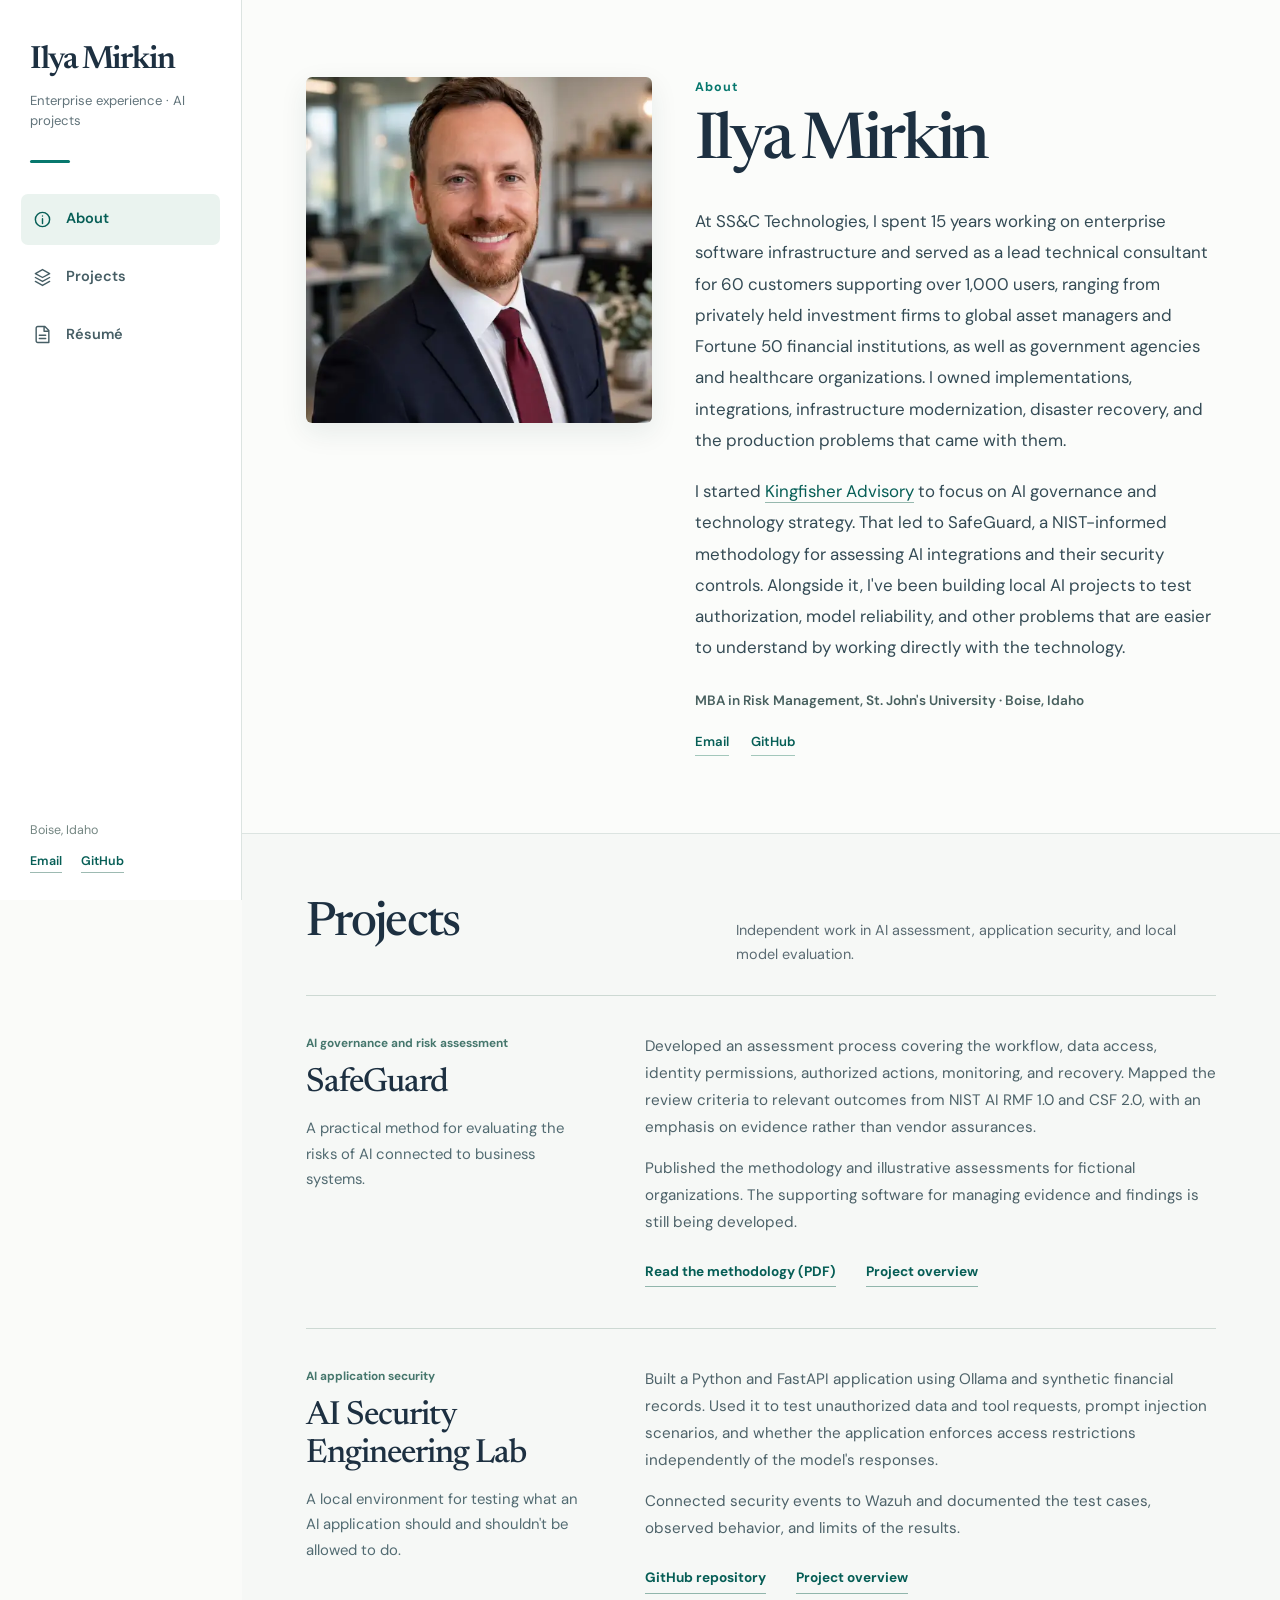
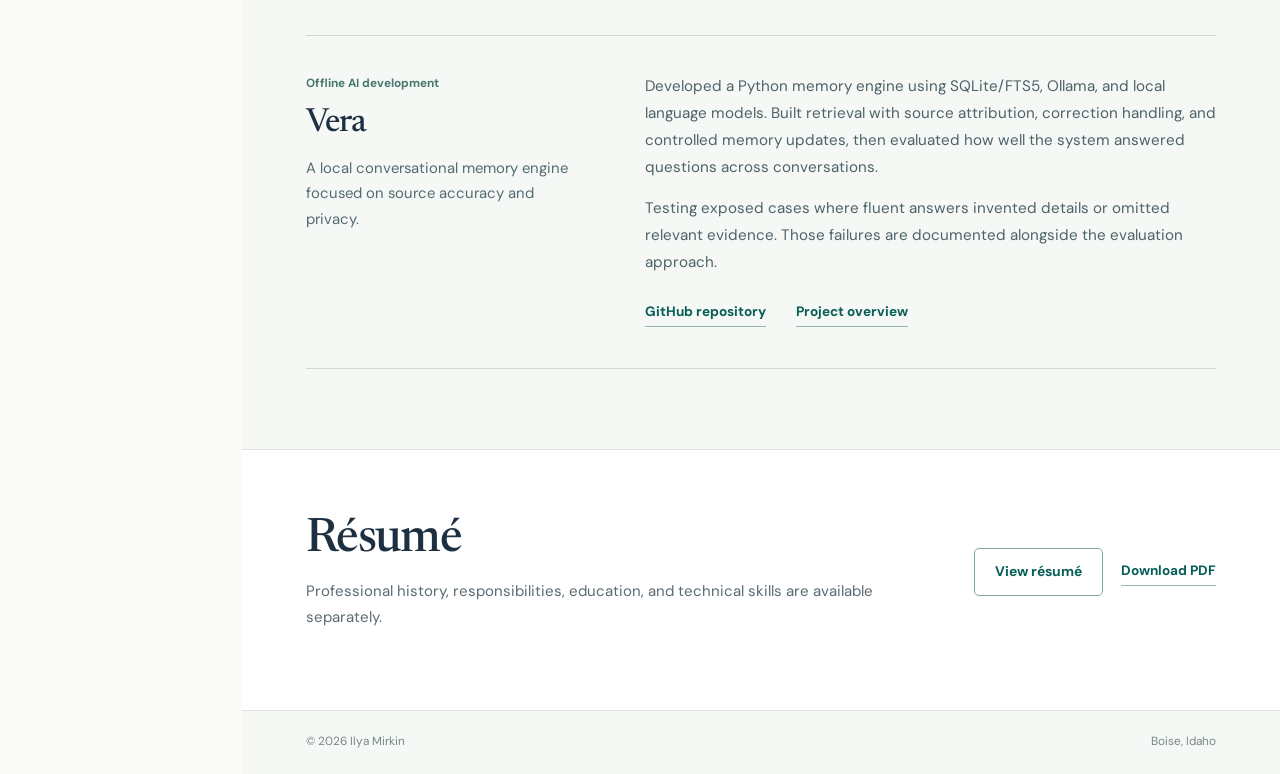
==== commit 8ea63d5b: "Update customer portfolio scale and Fortune 50 positioning" ====
--- a/index.html
+++ b/index.html
@@ -11,7 +11,7 @@
       <div class="profile-intro-content">
         <p class="profile-eyebrow">About</p>
         <h1 id="about-heading">Ilya Mirkin</h1>
-        <p class="narrative-opening">At SS&amp;C Technologies, I spent 15 years working on enterprise software infrastructure and served as a lead technical consultant across roughly 60 customer environments, including Fortune 500 organizations and state agencies. I owned implementations, integrations, infrastructure modernization, disaster recovery, and the production problems that came with them.</p>
+        <p class="narrative-opening">At SS&amp;C Technologies, I spent 15 years working on enterprise software infrastructure and served as a lead technical consultant for 60 customers supporting over 1,000 users, ranging from privately held investment firms to global asset managers and Fortune 50 financial institutions, as well as government agencies and healthcare organizations. I owned implementations, integrations, infrastructure modernization, disaster recovery, and the production problems that came with them.</p>
         <p class="narrative-opening">I started <a href="https://kingfisheridaho.com" target="_blank" rel="noopener noreferrer">Kingfisher Advisory</a> to focus on AI governance and technology strategy. That led to SafeGuard, a NIST-informed methodology for assessing AI integrations and their security controls. Alongside it, I've been building local AI projects to test authorization, model reliability, and other problems that are easier to understand by working directly with the technology.</p>
         <p class="narrative-qualification">MBA in Risk Management, St. John's University · Boise, Idaho</p>
         <div class="profile-intro-meta"><a href="mailto:ilyamir.mail@gmail.com">Email</a><a href="https://github.com/blackbird-git" target="_blank" rel="noopener noreferrer">GitHub</a></div>
@@ -77,7 +77,7 @@
   <section id="resume" class="profile-section narrative-resume" aria-labelledby="resume-heading">
     <div class="narrative-resume-inner">
       <div><h2 id="resume-heading">Résumé</h2><p>Professional history, responsibilities, education, and technical skills are available separately.</p></div>
-      <div class="narrative-resume-links"><a class="narrative-resume-link" href="resume.html">View résumé</a><a class="narrative-resume-download" href="assets/Ilya_Mirkin_Professional_Resume.pdf" download="Ilya_Mirkin_Professional_Resume.pdf">Download PDF</a></div>
+      <div class="narrative-resume-links"><a class="narrative-resume-link" href="resume.html">View résumé</a><a class="narrative-resume-download" href="assets/Ilya_Mirkin_Professional_Resume.pdf?v=advisory-20261123" download="Ilya_Mirkin_Professional_Resume.pdf">Download PDF</a></div>
     </div>
   </section>
   <footer class="profile-footer"><span>© <span data-year>2026</span> Ilya Mirkin</span><span>Boise, Idaho</span></footer>
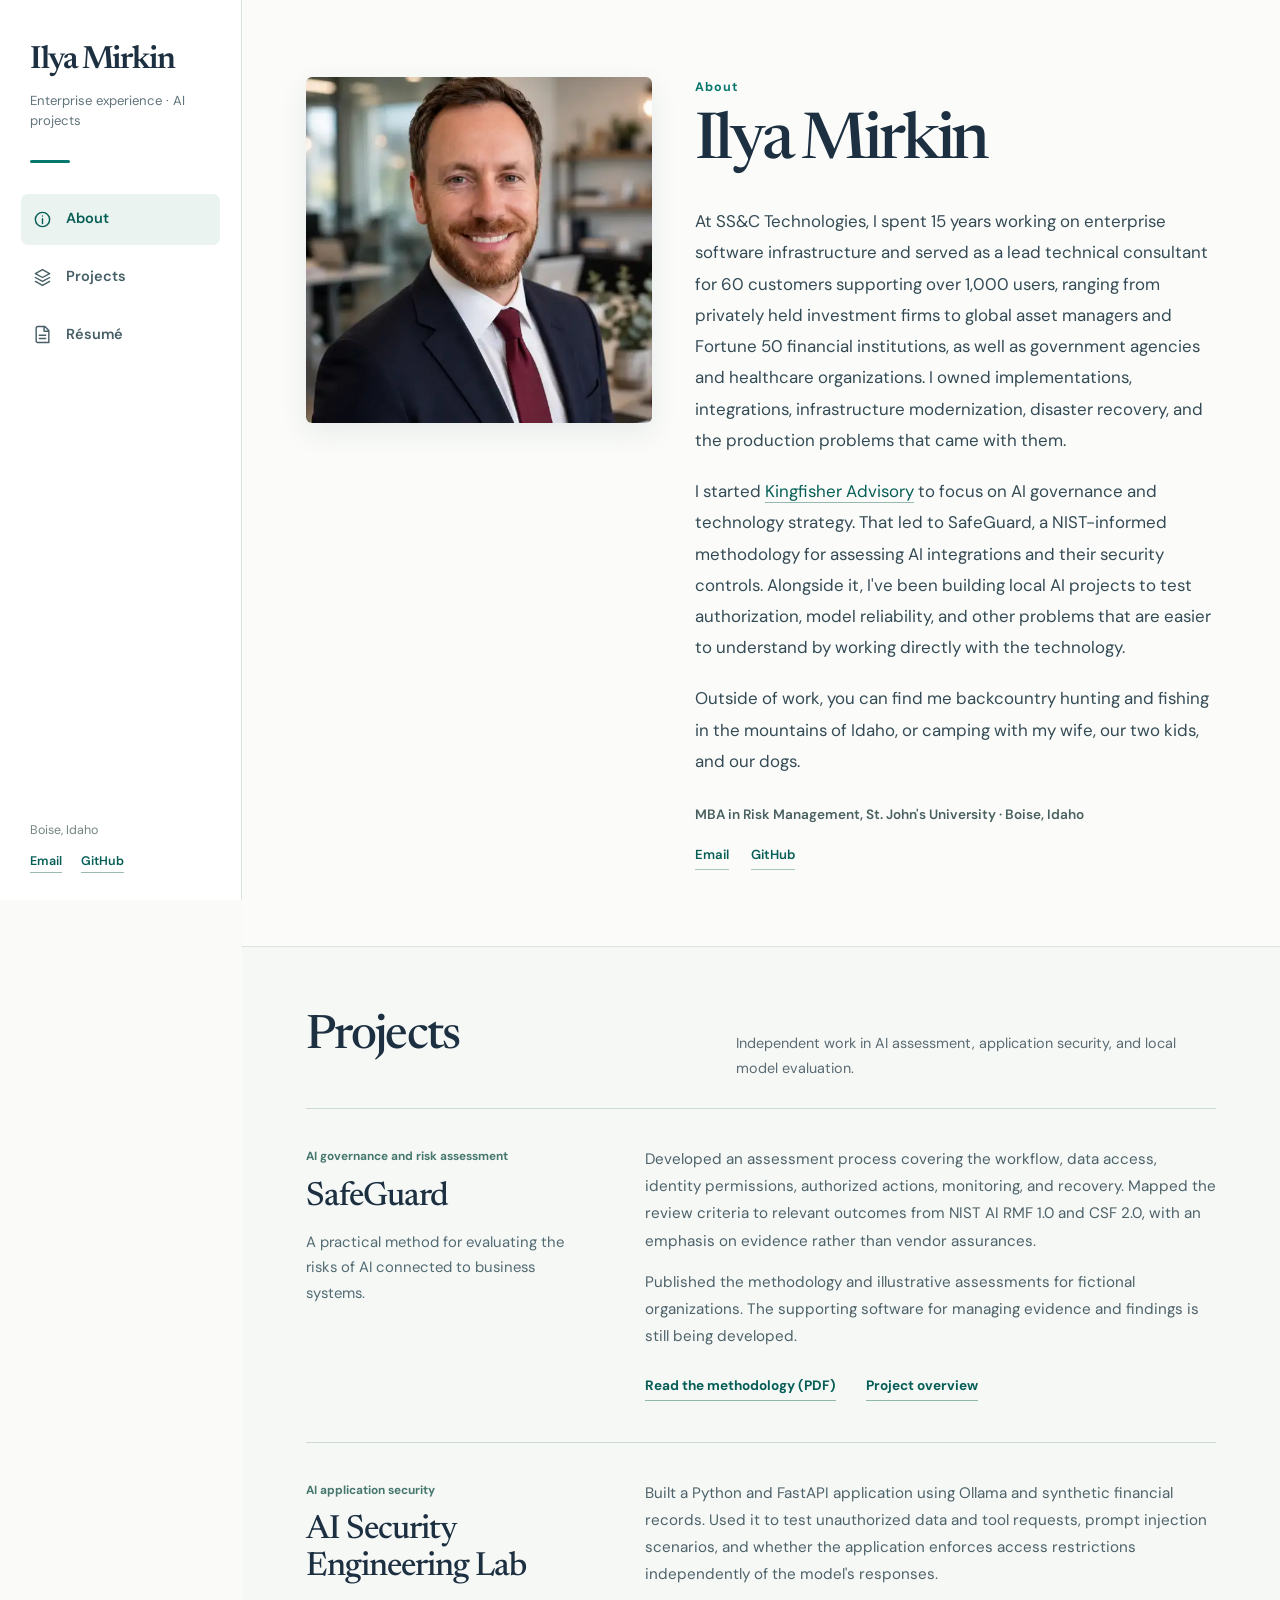
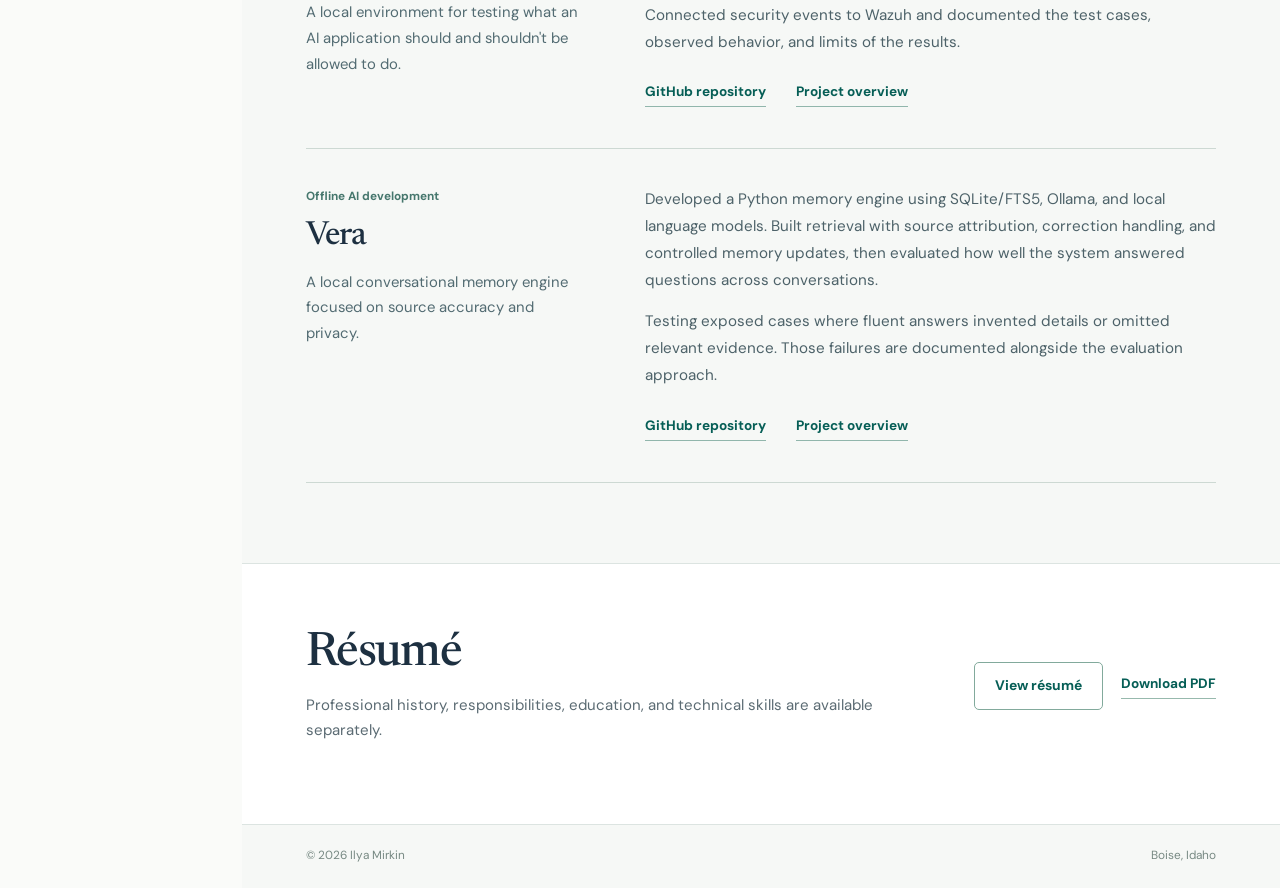
==== commit fc0cbb78: "Add personal interests to About section" ====
--- a/index.html
+++ b/index.html
@@ -13,6 +13,7 @@
         <h1 id="about-heading">Ilya Mirkin</h1>
         <p class="narrative-opening">At SS&amp;C Technologies, I spent 15 years working on enterprise software infrastructure and served as a lead technical consultant for 60 customers supporting over 1,000 users, ranging from privately held investment firms to global asset managers and Fortune 50 financial institutions, as well as government agencies and healthcare organizations. I owned implementations, integrations, infrastructure modernization, disaster recovery, and the production problems that came with them.</p>
         <p class="narrative-opening">I started <a href="https://kingfisheridaho.com" target="_blank" rel="noopener noreferrer">Kingfisher Advisory</a> to focus on AI governance and technology strategy. That led to SafeGuard, a NIST-informed methodology for assessing AI integrations and their security controls. Alongside it, I've been building local AI projects to test authorization, model reliability, and other problems that are easier to understand by working directly with the technology.</p>
+        <p class="narrative-opening">Outside of work, you can find me backcountry hunting and fishing in the mountains of Idaho, or camping with my wife, our two kids, and our dogs.</p>
         <p class="narrative-qualification">MBA in Risk Management, St. John's University · Boise, Idaho</p>
         <div class="profile-intro-meta"><a href="mailto:ilyamir.mail@gmail.com">Email</a><a href="https://github.com/blackbird-git" target="_blank" rel="noopener noreferrer">GitHub</a></div>
       </div>
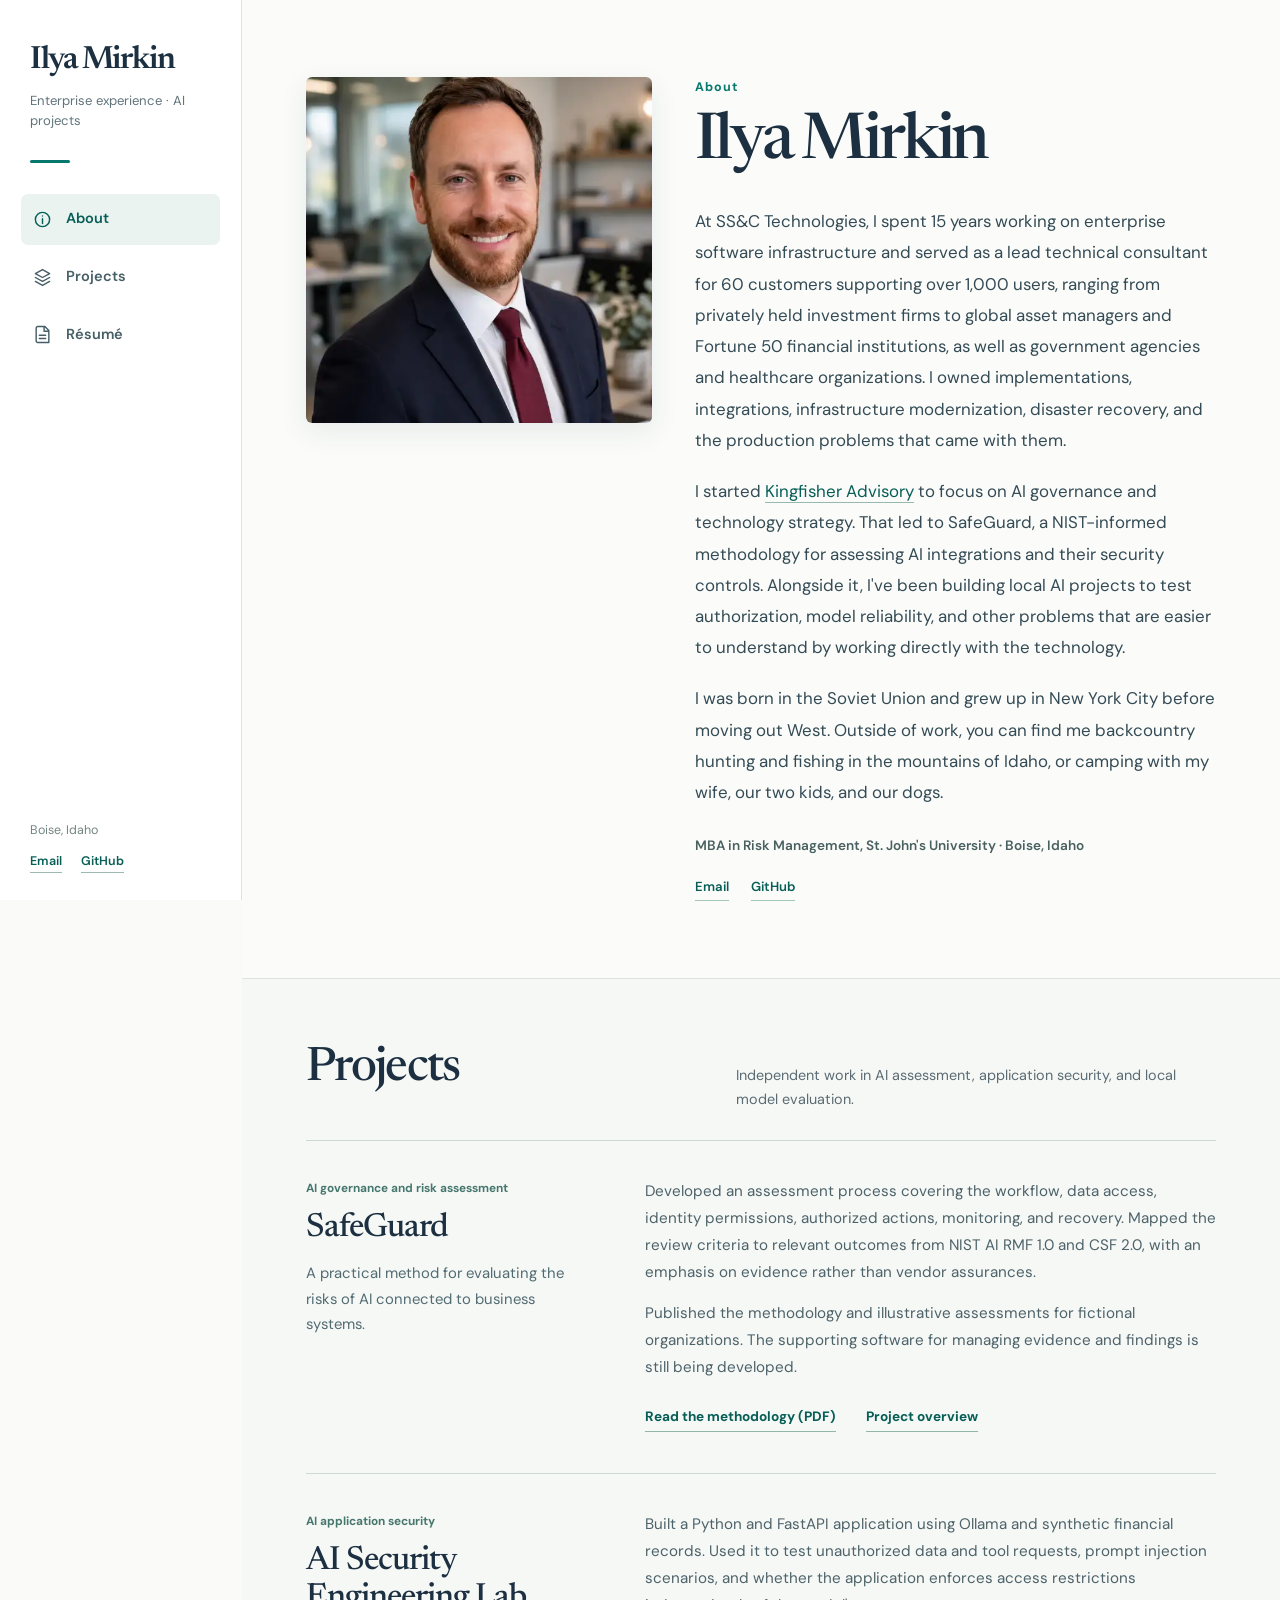
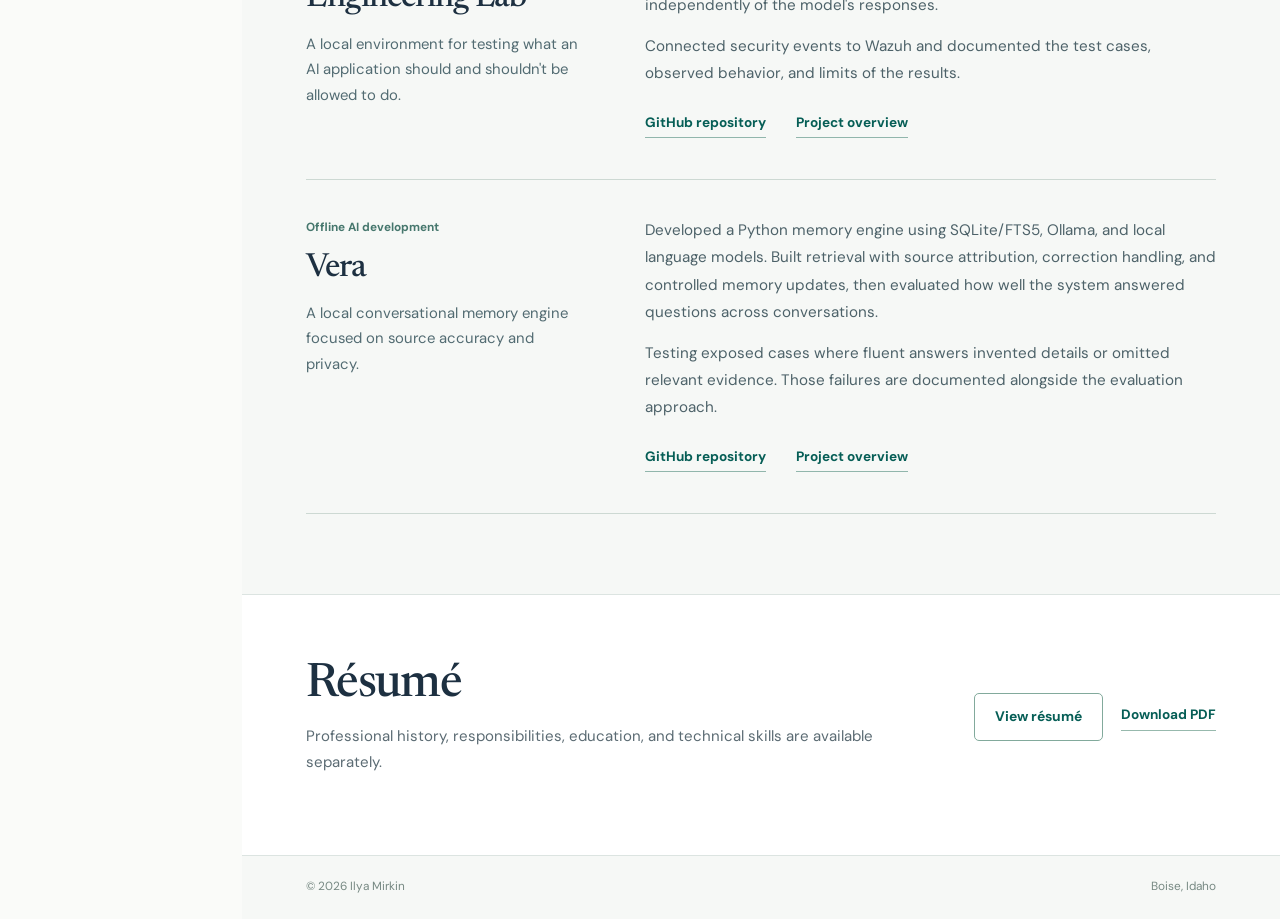
==== commit 4308b555: "Add personal background to About section" ====
--- a/index.html
+++ b/index.html
@@ -13,7 +13,7 @@
         <h1 id="about-heading">Ilya Mirkin</h1>
         <p class="narrative-opening">At SS&amp;C Technologies, I spent 15 years working on enterprise software infrastructure and served as a lead technical consultant for 60 customers supporting over 1,000 users, ranging from privately held investment firms to global asset managers and Fortune 50 financial institutions, as well as government agencies and healthcare organizations. I owned implementations, integrations, infrastructure modernization, disaster recovery, and the production problems that came with them.</p>
         <p class="narrative-opening">I started <a href="https://kingfisheridaho.com" target="_blank" rel="noopener noreferrer">Kingfisher Advisory</a> to focus on AI governance and technology strategy. That led to SafeGuard, a NIST-informed methodology for assessing AI integrations and their security controls. Alongside it, I've been building local AI projects to test authorization, model reliability, and other problems that are easier to understand by working directly with the technology.</p>
-        <p class="narrative-opening">Outside of work, you can find me backcountry hunting and fishing in the mountains of Idaho, or camping with my wife, our two kids, and our dogs.</p>
+        <p class="narrative-opening">I was born in the Soviet Union and grew up in New York City before moving out West. Outside of work, you can find me backcountry hunting and fishing in the mountains of Idaho, or camping with my wife, our two kids, and our dogs.</p>
         <p class="narrative-qualification">MBA in Risk Management, St. John's University · Boise, Idaho</p>
         <div class="profile-intro-meta"><a href="mailto:ilyamir.mail@gmail.com">Email</a><a href="https://github.com/blackbird-git" target="_blank" rel="noopener noreferrer">GitHub</a></div>
       </div>
